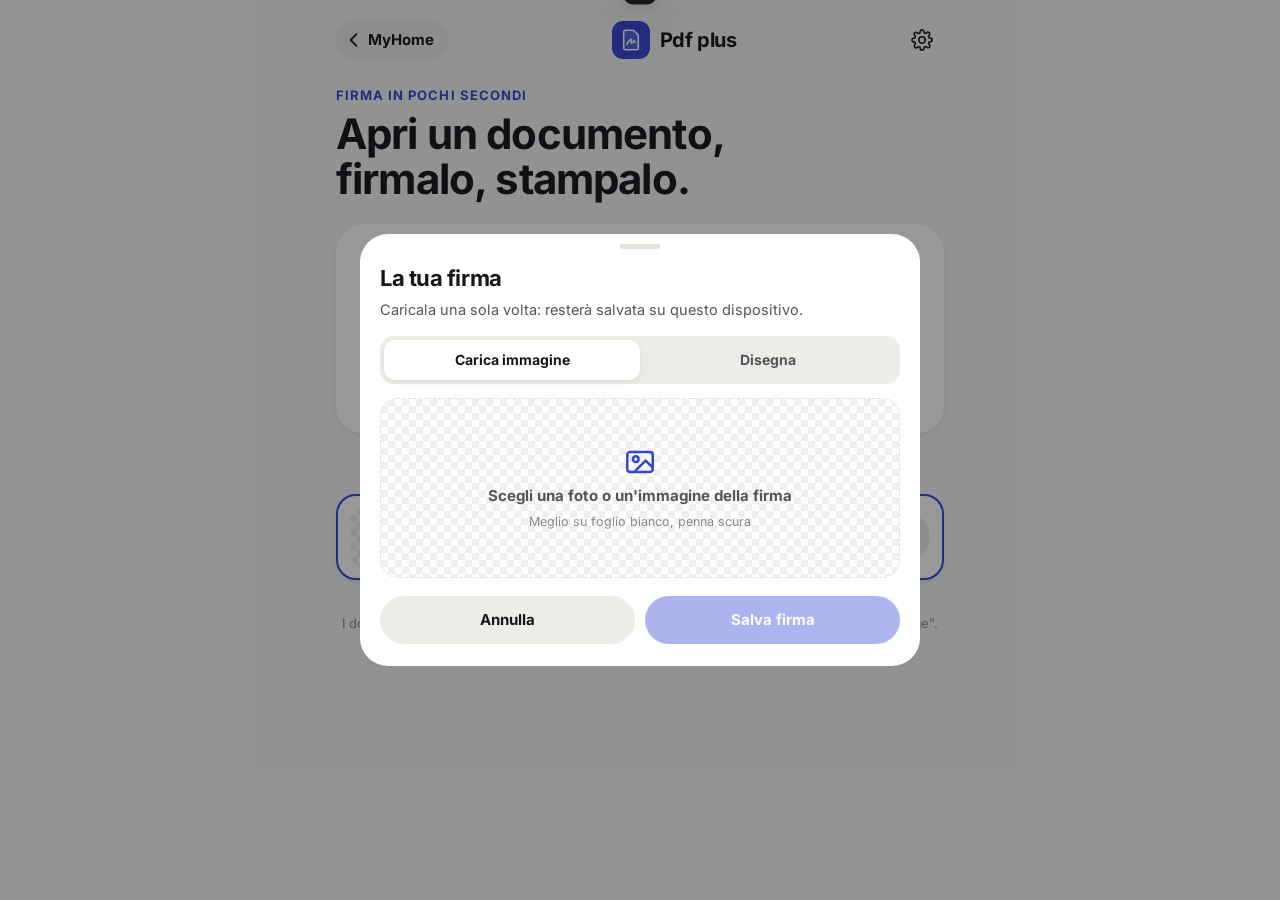
==== pdfplus/index.html @ 4fc6d131 "Nuova sezione Pdf plus: firma, annota e stampa PDF, Word ed Excel dentro MyHome - cartella pdfplus/ " ====
<!doctype html>
<html lang="it">
<head>
  <meta charset="utf-8">
  <meta name="viewport" content="width=device-width, initial-scale=1, viewport-fit=cover">
  <title>Pdf plus · MyHome</title>
  <meta name="description" content="Firma, annota e stampa documenti PDF, Word ed Excel.">
  <meta name="theme-color" content="#f6f5f2" media="(prefers-color-scheme: light)">
  <meta name="theme-color" content="#141416" media="(prefers-color-scheme: dark)">
  <link rel="icon" href="icons/icon.svg" type="image/svg+xml">
  <link rel="stylesheet" href="styles.css">
</head>
<body>

<!-- ============ HOME ============ -->
<main id="home" class="screen is-active" aria-labelledby="home-title">
  <header class="home-head">
    <button class="mh-back" id="btn-myhome" type="button" aria-label="Torna a MyHome">
      <svg viewBox="0 0 24 24"><path d="M15 5 8 12l7 7"/></svg><span>MyHome</span>
    </button>
    <div class="brand">
      <span class="brand-mark" aria-hidden="true">
        <svg viewBox="0 0 32 32"><path d="M9 4h10l6 6v16a2 2 0 0 1-2 2H9a2 2 0 0 1-2-2V6a2 2 0 0 1 2-2Z" fill="currentColor" opacity=".16"/><path d="M9 4h10l6 6v16a2 2 0 0 1-2 2H9a2 2 0 0 1-2-2V6a2 2 0 0 1 2-2Z" fill="none" stroke="currentColor" stroke-width="2" stroke-linejoin="round"/><path d="M11 21c2-3 3.5-6 5-6s-1 5 .5 5 2.5-3 3.5-3 0 2 1 2" fill="none" stroke="currentColor" stroke-width="2" stroke-linecap="round" stroke-linejoin="round"/></svg>
      </span>
      <h1 id="home-title">Pdf plus</h1>
    </div>
    <button class="icon-btn" id="btn-settings" aria-label="Impostazioni firma">
      <svg viewBox="0 0 24 24"><path d="M12 15.5a3.5 3.5 0 1 0 0-7 3.5 3.5 0 0 0 0 7Z"/><path d="M19.4 15a1.7 1.7 0 0 0 .3 1.8l.1.1a2 2 0 1 1-2.8 2.8l-.1-.1a1.7 1.7 0 0 0-1.8-.3 1.7 1.7 0 0 0-1 1.5V21a2 2 0 1 1-4 0v-.1a1.7 1.7 0 0 0-1.1-1.5 1.7 1.7 0 0 0-1.8.3l-.1.1a2 2 0 1 1-2.8-2.8l.1-.1a1.7 1.7 0 0 0 .3-1.8 1.7 1.7 0 0 0-1.5-1H3a2 2 0 1 1 0-4h.1a1.7 1.7 0 0 0 1.5-1.1 1.7 1.7 0 0 0-.3-1.8l-.1-.1a2 2 0 1 1 2.8-2.8l.1.1a1.7 1.7 0 0 0 1.8.3H9a1.7 1.7 0 0 0 1-1.5V3a2 2 0 1 1 4 0v.1a1.7 1.7 0 0 0 1 1.5 1.7 1.7 0 0 0 1.8-.3l.1-.1a2 2 0 1 1 2.8 2.8l-.1.1a1.7 1.7 0 0 0-.3 1.8V9a1.7 1.7 0 0 0 1.5 1H21a2 2 0 1 1 0 4h-.1a1.7 1.7 0 0 0-1.5 1Z"/></svg>
    </button>
  </header>

  <section class="hero">
    <p class="hero-kicker">Firma in pochi secondi</p>
    <h2 class="hero-title">Apri un documento,<br>firmalo, stampalo.</h2>
    <label class="drop" id="drop">
      <input type="file" id="file-input" accept=".pdf,.docx,.xlsx,application/pdf,application/vnd.openxmlformats-officedocument.wordprocessingml.document,application/vnd.openxmlformats-officedocument.spreadsheetml.sheet" hidden>
      <span class="drop-icon" aria-hidden="true">
        <svg viewBox="0 0 24 24"><path d="M12 16V4m0 0-4.5 4.5M12 4l4.5 4.5"/><path d="M4 15v3a2 2 0 0 0 2 2h12a2 2 0 0 0 2-2v-3"/></svg>
      </span>
      <span class="drop-main">Apri documento</span>
      <span class="drop-sub">PDF, Word o Excel<span class="desktop-only"> · oppure trascinalo qui</span></span>
    </label>
    <div class="formats" aria-hidden="true">
      <span class="fmt fmt-pdf">PDF</span><span class="fmt fmt-docx">DOCX</span><span class="fmt fmt-xlsx">XLSX</span>
    </div>
  </section>

  <section class="sig-card" id="sig-card" aria-label="La tua firma">
    <div class="sig-card-preview checker" id="sig-card-preview"></div>
    <div class="sig-card-body">
      <h3 id="sig-card-title">La tua firma</h3>
      <p id="sig-card-text">Salvata su questo dispositivo, pronta per ogni documento.</p>
    </div>
    <button class="btn btn-ghost" id="btn-sig-edit">Modifica</button>
  </section>

  <section class="recent" id="recent" hidden>
    <div class="section-head">
      <h3>Recenti</h3>
    </div>
    <ul class="recent-list" id="recent-list"></ul>
  </section>

  <footer class="home-foot" id="home-foot">I documenti restano su questo dispositivo. Vanno in MyHome solo se scegli “Salva in MyHome”.</footer>
</main>

<!-- ============ EDITOR ============ -->
<section id="editor" class="screen" aria-label="Editor documento">
  <header class="ed-bar">
    <button class="icon-btn" id="btn-back" aria-label="Indietro">
      <svg viewBox="0 0 24 24"><path d="M15 5 8 12l7 7"/></svg>
    </button>
    <div class="ed-title">
      <span class="ed-badge" id="ed-badge">PDF</span>
      <span class="ed-name" id="ed-name">Documento</span>
    </div>
    <div class="ed-actions">
      <button class="icon-btn" id="btn-preview" aria-label="Anteprima" aria-pressed="false" title="Anteprima">
        <svg viewBox="0 0 24 24"><path d="M2 12s3.6-7 10-7 10 7 10 7-3.6 7-10 7S2 12 2 12Z"/><circle cx="12" cy="12" r="3"/></svg>
      </button>
      <button class="icon-btn" id="btn-print" aria-label="Stampa" title="Stampa">
        <svg viewBox="0 0 24 24"><path d="M7 9V3h10v6"/><rect x="3" y="9" width="18" height="8" rx="2"/><path d="M7 14h10v7H7z"/></svg>
      </button>
      <button class="btn btn-primary btn-sm" id="btn-save">Salva</button>
    </div>
  </header>

  <div class="ed-stage" id="stage">
    <div class="pages" id="pages"></div>
  </div>

  <div class="zoom" aria-label="Zoom">
    <button class="zoom-btn" id="zoom-out" aria-label="Riduci zoom">−</button>
    <button class="zoom-val" id="zoom-fit" aria-label="Adatta alla larghezza">100%</button>
    <button class="zoom-btn" id="zoom-in" aria-label="Aumenta zoom">+</button>
  </div>

  <!-- Contextual panel for the selected element -->
  <div class="props" id="props" hidden>
    <div class="props-row" id="props-text">
      <div class="font-strip" id="font-strip" role="listbox" aria-label="Carattere"></div>
    </div>
    <div class="props-row" id="props-date" hidden>
      <div class="chip-strip" id="date-strip" role="listbox" aria-label="Formato data"></div>
    </div>
    <div class="props-row props-main">
      <div class="stepper" aria-label="Dimensione">
        <button class="step" id="size-down" aria-label="Più piccolo">
          <svg viewBox="0 0 24 24"><path d="M6 12h12"/></svg>
        </button>
        <span class="step-val" id="size-val">100%</span>
        <button class="step" id="size-up" aria-label="Più grande">
          <svg viewBox="0 0 24 24"><path d="M12 6v12M6 12h12"/></svg>
        </button>
      </div>
      <div class="swatches" id="swatches" aria-label="Colore"></div>
      <button class="tool-btn" id="btn-bold" aria-label="Grassetto" aria-pressed="false"><b>B</b></button>
      <button class="tool-btn" id="btn-edit-text" aria-label="Modifica testo">
        <svg viewBox="0 0 24 24"><path d="M4 20h4L19 9l-4-4L4 16v4Z"/><path d="m13.5 6.5 4 4"/></svg>
      </button>
      <button class="tool-btn" id="btn-dup" aria-label="Duplica">
        <svg viewBox="0 0 24 24"><rect x="8" y="8" width="12" height="12" rx="2"/><path d="M16 8V6a2 2 0 0 0-2-2H6a2 2 0 0 0-2 2v8a2 2 0 0 0 2 2h2"/></svg>
      </button>
      <button class="tool-btn danger" id="btn-del" aria-label="Elimina">
        <svg viewBox="0 0 24 24"><path d="M4 7h16M10 11v6M14 11v6M6 7l1 13h10l1-13M9 7V4h6v3"/></svg>
      </button>
    </div>
  </div>

  <nav class="dock" aria-label="Aggiungi">
    <button class="dock-btn" id="add-sig">
      <svg viewBox="0 0 24 24"><path d="M3 17c3-4 5-9 7-9s-1.5 8 1 8 3.5-4 5-4-.5 3 1 3 2-1 4-1"/><path d="M3 21h18"/></svg>
      <span>Firma</span>
    </button>
    <button class="dock-btn" id="add-date">
      <svg viewBox="0 0 24 24"><rect x="3" y="5" width="18" height="16" rx="2"/><path d="M3 10h18M8 3v4M16 3v4"/></svg>
      <span>Data</span>
    </button>
    <button class="dock-btn" id="add-text">
      <svg viewBox="0 0 24 24"><path d="M5 6V4h14v2M12 4v16M9 20h6"/></svg>
      <span>Testo</span>
    </button>
  </nav>
</section>

<!-- ============ SIGNATURE SHEET ============ -->
<div class="sheet-backdrop" id="sig-sheet" hidden>
  <div class="sheet" role="dialog" aria-modal="true" aria-labelledby="sig-sheet-title">
    <div class="sheet-grip" aria-hidden="true"></div>
    <h2 id="sig-sheet-title">La tua firma</h2>
    <p class="sheet-sub" id="sig-sheet-sub">Caricala una sola volta: resterà salvata su questo dispositivo.</p>

    <div class="seg" role="tablist">
      <button class="seg-btn is-on" role="tab" id="tab-upload" aria-selected="true">Carica immagine</button>
      <button class="seg-btn" role="tab" id="tab-draw" aria-selected="false">Disegna</button>
    </div>

    <div class="sig-pane" id="pane-upload">
      <label class="sig-drop checker" id="sig-drop">
        <input type="file" id="sig-input" accept="image/*" hidden>
        <img id="sig-preview" alt="Anteprima firma" hidden>
        <span class="sig-drop-hint" id="sig-drop-hint">
          <svg viewBox="0 0 24 24" aria-hidden="true"><rect x="3" y="5" width="18" height="14" rx="2"/><circle cx="9" cy="10" r="2"/><path d="m21 16-5-5-8 8"/></svg>
          Scegli una foto o un'immagine della firma
          <small>Meglio su foglio bianco, penna scura</small>
        </span>
      </label>
      <div class="sig-tune" id="sig-tune" hidden>
        <label class="slider-row">
          <span>Pulizia sfondo</span>
          <input type="range" id="sig-threshold" min="120" max="245" value="200">
        </label>
        <div class="ink-row">
          <span>Inchiostro</span>
          <div class="ink-opts" id="ink-opts">
            <button class="ink is-on" data-ink="original" aria-label="Originale"><i style="background:linear-gradient(135deg,#333,#2a4a9a)"></i></button>
            <button class="ink" data-ink="#111111" aria-label="Nero"><i style="background:#111"></i></button>
            <button class="ink" data-ink="#1a3a9c" aria-label="Blu"><i style="background:#1a3a9c"></i></button>
          </div>
        </div>
      </div>
    </div>

    <div class="sig-pane" id="pane-draw" hidden>
      <div class="pad-wrap">
        <canvas id="sig-pad" aria-label="Area per disegnare la firma"></canvas>
        <span class="pad-line" aria-hidden="true"></span>
        <button class="btn btn-ghost btn-sm pad-clear" id="pad-clear">Cancella</button>
      </div>
    </div>

    <div class="sheet-actions">
      <button class="btn btn-ghost" id="sig-cancel">Annulla</button>
      <button class="btn btn-primary" id="sig-save" disabled>Salva firma</button>
    </div>
  </div>
</div>

<!-- ============ SAVE SHEET ============ -->
<div class="sheet-backdrop" id="save-sheet" hidden>
  <div class="sheet" role="dialog" aria-modal="true" aria-labelledby="save-title">
    <div class="sheet-grip" aria-hidden="true"></div>
    <h2 id="save-title">Salva documento</h2>
    <div class="save-opts">
      <button class="save-opt" id="save-orig">
        <span class="fmt" id="save-orig-badge">PDF</span>
        <span class="save-opt-text"><b id="save-orig-label">Formato originale</b><small id="save-orig-sub">Stesso tipo di file che hai aperto</small></span>
      </button>
      <button class="save-opt" id="save-pdf">
        <span class="fmt fmt-pdf">PDF</span>
        <span class="save-opt-text"><b>Come PDF</b><small>Ideale da inviare o archiviare</small></span>
      </button>
    </div>
    <div class="sheet-actions">
      <button class="btn btn-ghost" id="save-cancel">Annulla</button>
    </div>
  </div>
</div>

<!-- ============ READY SHEET (iPhone: share/print needs a fresh tap) ============ -->
<div class="sheet-backdrop" id="ready-sheet" hidden>
  <div class="sheet" role="dialog" aria-modal="true" aria-labelledby="ready-title">
    <div class="sheet-grip" aria-hidden="true"></div>
    <div class="ready-icon" aria-hidden="true"><svg viewBox="0 0 24 24"><path d="m5 12.5 4.5 4.5L19 7.5"/></svg></div>
    <h2 id="ready-title">Documento pronto</h2>
    <p class="sheet-sub" id="ready-sub"></p>
    <div class="ready-actions">
      <button class="btn btn-primary" id="ready-go">Continua</button>
      <button class="btn btn-ghost" id="ready-alt" hidden>Altro</button>
      <button class="btn btn-ghost" id="ready-cancel">Chiudi</button>
    </div>
  </div>
</div>

<div class="busy" id="busy" hidden><div class="busy-card"><span class="spinner"></span><span id="busy-text">Attendere…</span></div></div>
<div class="toast" id="toast" role="status" aria-live="polite"></div>
<div id="print-area" aria-hidden="true"></div>
<div id="render-sandbox" aria-hidden="true"></div>

<script src="vendor/pdf.min.js"></script>
<script src="vendor/pdf-lib.min.js"></script>
<script src="vendor/fontkit.umd.min.js"></script>
<script src="vendor/jszip.min.js"></script>
<script src="vendor/docx-preview.min.js"></script>
<script src="vendor/xlsx.full.min.js"></script>
<script src="vendor/html2canvas.min.js"></script>
<script src="../vendor/supabase.js"></script>
<script src="../config.js"></script>
<script type="module" src="js/app.js"></script>
</body>
</html>
---- pdfplus/styles.css ----
/* ===== Fonts (local, also embedded into exported PDFs) ===== */
@font-face { font-family: "Inter"; src: url(fonts/Inter-400.ttf) format("truetype"); font-weight: 400; font-display: swap; }
@font-face { font-family: "Inter"; src: url(fonts/Inter-700.ttf) format("truetype"); font-weight: 700; font-display: swap; }
@font-face { font-family: "Lora"; src: url(fonts/Lora-400.ttf) format("truetype"); font-weight: 400; }
@font-face { font-family: "Lora"; src: url(fonts/Lora-700.ttf) format("truetype"); font-weight: 700; }
@font-face { font-family: "Playfair"; src: url(fonts/Playfair-400.ttf) format("truetype"); font-weight: 400; }
@font-face { font-family: "Playfair"; src: url(fonts/Playfair-700.ttf) format("truetype"); font-weight: 700; }
@font-face { font-family: "Caveat"; src: url(fonts/Caveat-400.ttf) format("truetype"); font-weight: 400; }
@font-face { font-family: "Caveat"; src: url(fonts/Caveat-700.ttf) format("truetype"); font-weight: 700; }
@font-face { font-family: "DancingScript"; src: url(fonts/DancingScript-400.ttf) format("truetype"); font-weight: 400; }
@font-face { font-family: "DancingScript"; src: url(fonts/DancingScript-700.ttf) format("truetype"); font-weight: 700; }
@font-face { font-family: "CourierPrime"; src: url(fonts/CourierPrime-400.ttf) format("truetype"); font-weight: 400; }
@font-face { font-family: "CourierPrime"; src: url(fonts/CourierPrime-700.ttf) format("truetype"); font-weight: 700; }

/* ===== Tokens ===== */
:root {
  --bg: #f6f5f2;
  --bg-2: #eeece7;
  --surface: #ffffff;
  --surface-2: #faf9f7;
  --ink: #17171a;
  --ink-2: #55545c;
  --ink-3: #8a8992;
  --line: #e4e2dc;
  --accent: #3446d4;
  --accent-ink: #ffffff;
  --accent-soft: #e8ebfc;
  --danger: #d43c3c;
  --stage: #e7e5df;
  --shadow-1: 0 1px 2px rgba(20,20,30,.06), 0 2px 8px rgba(20,20,30,.05);
  --shadow-2: 0 4px 12px rgba(20,20,30,.08), 0 18px 48px rgba(20,20,30,.12);
  --radius: 20px;
  --radius-sm: 12px;
  --safe-t: env(safe-area-inset-top, 0px);
  --safe-b: env(safe-area-inset-bottom, 0px);
  --pdf: #e5484d; --docx: #2f6fe0; --xlsx: #1f9a5a;
  color-scheme: light;
}
@media (prefers-color-scheme: dark) {
  :root:not([data-theme="light"]) {
    --bg: #141416; --bg-2: #1c1c20; --surface: #1f1f24; --surface-2: #26262c;
    --ink: #f2f1ee; --ink-2: #b4b3bb; --ink-3: #7d7c86; --line: #33333a;
    --accent: #7b8bff; --accent-ink: #0d0f24; --accent-soft: #262b52;
    --stage: #0e0e10;
    --shadow-1: 0 1px 2px rgba(0,0,0,.4); --shadow-2: 0 8px 40px rgba(0,0,0,.55);
    color-scheme: dark;
  }
}
:root[data-theme="dark"] {
  --bg: #141416; --bg-2: #1c1c20; --surface: #1f1f24; --surface-2: #26262c;
  --ink: #f2f1ee; --ink-2: #b4b3bb; --ink-3: #7d7c86; --line: #33333a;
  --accent: #7b8bff; --accent-ink: #0d0f24; --accent-soft: #262b52;
  --stage: #0e0e10; color-scheme: dark;
}

/* ===== Base ===== */
*, *::before, *::after { box-sizing: border-box; }
html, body { margin: 0; height: 100%; }
body {
  background: var(--bg); color: var(--ink);
  font: 400 16px/1.45 "Inter", system-ui, -apple-system, "Segoe UI", sans-serif;
  -webkit-font-smoothing: antialiased; -webkit-tap-highlight-color: transparent;
  overscroll-behavior: none;
}
button { font: inherit; color: inherit; cursor: pointer; border: 0; background: none; padding: 0; }
svg { width: 22px; height: 22px; fill: none; stroke: currentColor; stroke-width: 1.8; stroke-linecap: round; stroke-linejoin: round; flex: none; }
h1, h2, h3 { margin: 0; letter-spacing: -.02em; }
:focus-visible { outline: 2.5px solid var(--accent); outline-offset: 2px; border-radius: 8px; }
[hidden] { display: none !important; }

.screen { display: none; }
.screen.is-active { display: block; }

/* ===== Buttons ===== */
.btn { display: inline-flex; align-items: center; justify-content: center; gap: 8px; height: 48px; padding: 0 22px; border-radius: 999px; font-weight: 700; font-size: 15px; transition: transform .12s, background .2s, opacity .2s; }
.btn:active { transform: scale(.97); }
.btn-primary { background: var(--accent); color: var(--accent-ink); }
.btn-primary:disabled { opacity: .4; cursor: default; }
.btn-ghost { background: var(--bg-2); color: var(--ink); }
.btn-sm { height: 38px; padding: 0 16px; font-size: 14px; }
.icon-btn { width: 44px; height: 44px; display: grid; place-items: center; border-radius: 50%; color: var(--ink); transition: background .2s; }
.icon-btn:hover { background: var(--bg-2); }
.icon-btn[aria-pressed="true"] { background: var(--accent-soft); color: var(--accent); }

/* ===== Home ===== */
#home { max-width: 640px; margin: 0 auto; padding: calc(var(--safe-t) + 12px) 16px calc(var(--safe-b) + 28px); }
.home-head { display: flex; align-items: center; justify-content: space-between; height: 56px; }
.brand { display: flex; align-items: center; gap: 10px; }
.brand-mark { width: 38px; height: 38px; border-radius: 11px; display: grid; place-items: center; background: var(--accent); color: var(--accent-ink); }
.brand-mark svg { width: 26px; height: 26px; stroke-width: 0; }
.brand-mark svg path:nth-child(2), .brand-mark svg path:nth-child(3) { stroke-width: 2; }
.brand h1 { font-size: 20px; font-weight: 700; }

.hero { margin-top: 18px; }
.hero-kicker { margin: 0 0 6px; font-size: 13px; font-weight: 700; color: var(--accent); text-transform: uppercase; letter-spacing: .08em; }
.hero-title { font-size: clamp(30px, 8vw, 42px); line-height: 1.08; font-weight: 700; margin-bottom: 22px; }

.drop {
  display: flex; flex-direction: column; align-items: center; justify-content: center; gap: 6px;
  min-height: 210px; padding: 28px; border-radius: 28px; cursor: pointer; text-align: center;
  background: var(--surface); box-shadow: var(--shadow-1);
  border: 2px dashed transparent; transition: border-color .2s, transform .15s, background .2s;
}
.drop:hover { border-color: var(--line); }
.drop:active { transform: scale(.99); }
.drop.is-over { border-color: var(--accent); background: var(--accent-soft); }
.drop-icon { width: 64px; height: 64px; border-radius: 50%; display: grid; place-items: center; background: var(--accent); color: var(--accent-ink); margin-bottom: 8px; box-shadow: 0 8px 24px color-mix(in srgb, var(--accent) 35%, transparent); }
.drop-icon svg { width: 28px; height: 28px; stroke-width: 2.2; }
.drop-main { font-size: 20px; font-weight: 700; }
.drop-sub { color: var(--ink-2); font-size: 15px; }
.desktop-only { display: none; }
@media (hover: hover) and (pointer: fine) { .desktop-only { display: inline; } }

.formats { display: flex; gap: 8px; justify-content: center; margin-top: 14px; }
.fmt { display: inline-grid; place-items: center; min-width: 46px; height: 24px; padding: 0 8px; border-radius: 7px; font-size: 11px; font-weight: 700; letter-spacing: .04em; color: #fff; background: var(--ink-3); }
.fmt-pdf { background: var(--pdf); } .fmt-docx { background: var(--docx); } .fmt-xlsx { background: var(--xlsx); }

.sig-card { display: flex; align-items: center; gap: 14px; margin-top: 22px; padding: 14px; border-radius: var(--radius); background: var(--surface); box-shadow: var(--shadow-1); }
.sig-card-preview { width: 92px; height: 58px; border-radius: var(--radius-sm); flex: none; display: grid; place-items: center; overflow: hidden; }
.sig-card-preview img { max-width: 86%; max-height: 80%; }
.sig-card-preview .empty { font-size: 26px; color: var(--ink-3); }
.sig-card-body { flex: 1; min-width: 0; }
.sig-card-body h3 { font-size: 16px; }
.sig-card-body p { margin: 2px 0 0; font-size: 13.5px; color: var(--ink-2); }
.sig-card.is-empty { outline: 2px solid var(--accent); outline-offset: -2px; }

.checker { background-color: #fff; background-image: linear-gradient(45deg,#f0efeb 25%,transparent 25%),linear-gradient(-45deg,#f0efeb 25%,transparent 25%),linear-gradient(45deg,transparent 75%,#f0efeb 75%),linear-gradient(-45deg,transparent 75%,#f0efeb 75%); background-size: 14px 14px; background-position: 0 0,0 7px,7px -7px,-7px 0; }

.recent { margin-top: 28px; }
.section-head { display: flex; justify-content: space-between; align-items: baseline; margin-bottom: 10px; }
.section-head h3 { font-size: 15px; color: var(--ink-2); font-weight: 700; }
.recent-list { list-style: none; margin: 0; padding: 0; display: grid; gap: 8px; }
.recent-item { display: flex; align-items: center; gap: 12px; padding: 10px 10px 10px 14px; border-radius: 16px; background: var(--surface); box-shadow: var(--shadow-1); }
.recent-open { flex: 1; display: flex; align-items: center; gap: 12px; min-width: 0; text-align: left; min-height: 44px; }
.recent-meta { min-width: 0; }
.recent-name { display: block; font-weight: 700; font-size: 15px; white-space: nowrap; overflow: hidden; text-overflow: ellipsis; }
.recent-date { font-size: 13px; color: var(--ink-3); }
.recent-del { width: 40px; height: 40px; border-radius: 50%; display: grid; place-items: center; color: var(--ink-3); }
.recent-del:hover { background: var(--bg-2); color: var(--danger); }
.recent-del svg { width: 18px; height: 18px; }

.home-foot { margin-top: 34px; text-align: center; font-size: 13px; color: var(--ink-3); }

/* ===== Editor ===== */
#editor.is-active { display: flex; flex-direction: column; position: fixed; inset: 0; background: var(--stage); }
.ed-bar { display: flex; align-items: center; gap: 6px; padding: calc(var(--safe-t) + 6px) 10px 6px; background: color-mix(in srgb, var(--surface) 88%, transparent); backdrop-filter: blur(18px); -webkit-backdrop-filter: blur(18px); border-bottom: 1px solid var(--line); z-index: 5; }
.ed-title { flex: 1; min-width: 0; display: flex; align-items: center; gap: 8px; }
.ed-badge { display: inline-grid; place-items: center; height: 22px; padding: 0 7px; border-radius: 6px; font-size: 10.5px; font-weight: 700; color: #fff; background: var(--pdf); }
.ed-name { font-weight: 700; font-size: 15px; white-space: nowrap; overflow: hidden; text-overflow: ellipsis; }
.ed-actions { display: flex; align-items: center; gap: 2px; }
.ed-actions .btn { margin-left: 6px; }

.ed-stage { flex: 1; overflow: auto; -webkit-overflow-scrolling: touch; position: relative; }
.pages { display: flex; flex-direction: column; align-items: center; gap: 18px; padding: 18px 16px 220px; min-width: min-content; }
.page { position: relative; background: #fff; box-shadow: 0 1px 3px rgba(0,0,0,.08), 0 8px 30px rgba(0,0,0,.08); flex: none; }
.page-label { position: absolute; top: -22px; left: 0; font-size: 12px; font-weight: 700; color: var(--ink-3); }
.sheet-label { position: static; display: block; align-self: flex-start; margin: 0 0 -10px; font-size: 13px; font-weight: 700; color: var(--ink-2); }
.page-content { position: absolute; left: 0; top: 0; transform-origin: 0 0; overflow: hidden; }
.page-content canvas { display: block; }
.page canvas.pdf-canvas { position: absolute; inset: 0; width: 100%; height: 100%; }
.overlay { position: absolute; inset: 0; z-index: 2; }

/* docx pages: neutralise docx-preview page chrome, we provide our own */
.page section.docx { margin: 0 !important; box-shadow: none !important; background: #fff; }

/* xlsx grid */
.xgrid { display: grid; background: #fff; font: 13px/1.25 "Inter", Calibri, Arial, sans-serif; color: #111; }
.xcell { box-shadow: inset -1px -1px 0 #e3e3e3; padding: 2px 4px; overflow: hidden; white-space: nowrap; text-overflow: clip; display: flex; align-items: flex-end; }
.xcell.num { justify-content: flex-end; }
.xcell.b { font-weight: 700; }

/* Elements */
.el { position: absolute; touch-action: none; user-select: none; -webkit-user-select: none; cursor: grab; }
.el.is-dragging { cursor: grabbing; }
.el img { display: block; width: 100%; height: 100%; pointer-events: none; }
.el-text { white-space: pre; line-height: 1.2; outline: none; }
.el-text[contenteditable="true"], .el-text[contenteditable="plaintext-only"] { cursor: text; user-select: text; -webkit-user-select: text; background: rgba(52,70,212,.06); }
.el.is-sel::before { content: ""; position: absolute; inset: -6px; border: 1.5px solid var(--accent); border-radius: 6px; pointer-events: none; }
.el .handle { display: none; position: absolute; right: -22px; bottom: -22px; width: 44px; height: 44px; touch-action: none; cursor: nwse-resize; }
.el .handle::after { content: ""; position: absolute; left: 13px; top: 13px; width: 18px; height: 18px; border-radius: 50%; background: var(--accent); border: 3px solid #fff; box-shadow: 0 1px 4px rgba(0,0,0,.3); }
.el.is-sel .handle { display: block; }
body.preview .el.is-sel::before, body.preview .el .handle { display: none !important; }
body.preview .el { pointer-events: none; }
body.preview .dock, body.preview .props { display: none !important; }

/* Zoom */
.zoom { position: fixed; right: 14px; bottom: calc(var(--safe-b) + 96px); display: flex; flex-direction: column; align-items: center; background: var(--surface); border-radius: 999px; box-shadow: var(--shadow-2); z-index: 4; overflow: hidden; }
.zoom-btn { width: 44px; height: 44px; font-size: 22px; font-weight: 400; }
.zoom-val { width: 44px; height: 32px; font-size: 11px; font-weight: 700; color: var(--ink-2); }
body.has-props .zoom { display: none; }

/* Dock */
.dock { position: fixed; left: 50%; transform: translateX(-50%); bottom: calc(var(--safe-b) + 16px); display: flex; gap: 6px; padding: 7px; background: var(--surface); border-radius: 26px; box-shadow: var(--shadow-2); z-index: 6; }
.dock-btn { display: flex; flex-direction: column; align-items: center; justify-content: center; gap: 3px; width: 86px; height: 62px; border-radius: 19px; font-size: 13px; font-weight: 700; color: var(--ink); transition: background .2s, transform .12s; }
.dock-btn:hover { background: var(--bg-2); }
.dock-btn:active { transform: scale(.95); }
.dock-btn:first-child { background: var(--accent); color: var(--accent-ink); }
.dock-btn svg { width: 24px; height: 24px; }

/* Props panel */
.props { position: fixed; left: 50%; transform: translateX(-50%); bottom: calc(var(--safe-b) + 92px); width: min(560px, calc(100vw - 24px)); background: var(--surface); border-radius: 22px; box-shadow: var(--shadow-2); padding: 10px; z-index: 6; display: grid; gap: 8px; animation: pop .18s ease-out; }
@keyframes pop { from { opacity: 0; transform: translate(-50%, 8px); } to { opacity: 1; transform: translate(-50%, 0); } }
.props-row { display: flex; align-items: center; gap: 6px; }
.props-main { justify-content: space-between; flex-wrap: wrap; }
.font-strip, .chip-strip { display: flex; gap: 6px; overflow-x: auto; scrollbar-width: none; padding: 2px; margin: -2px; }
.font-strip::-webkit-scrollbar, .chip-strip::-webkit-scrollbar { display: none; }
.font-chip, .chip { flex: none; height: 40px; padding: 0 14px; border-radius: 12px; background: var(--bg-2); font-size: 17px; white-space: nowrap; }
.chip { font-size: 14px; font-weight: 700; }
.font-chip.is-on, .chip.is-on { background: var(--accent); color: var(--accent-ink); }
.stepper { display: flex; align-items: center; background: var(--bg-2); border-radius: 14px; }
.step { width: 44px; height: 44px; display: grid; place-items: center; }
.step-val { min-width: 48px; text-align: center; font-size: 13px; font-weight: 700; font-variant-numeric: tabular-nums; }
.swatches { display: flex; gap: 4px; }
.swatch { width: 32px; height: 32px; border-radius: 50%; border: 3px solid var(--surface); box-shadow: 0 0 0 1.5px var(--line); }
.swatch.is-on { box-shadow: 0 0 0 2.5px var(--accent); }
.tool-btn { width: 44px; height: 44px; border-radius: 14px; display: grid; place-items: center; background: var(--bg-2); font-size: 17px; }
.tool-btn[aria-pressed="true"] { background: var(--accent); color: var(--accent-ink); }
.tool-btn.danger { color: var(--danger); }
.tool-btn svg { width: 20px; height: 20px; }
body.has-props .dock { opacity: .0; pointer-events: none; }
@media (max-width: 420px) { .swatch { width: 28px; height: 28px; } .tool-btn, .step { width: 40px; } }

/* ===== Sheets ===== */
.sheet-backdrop { position: fixed; inset: 0; background: rgba(10,10,15,.42); z-index: 20; display: flex; align-items: flex-end; justify-content: center; animation: fade .2s; }
@keyframes fade { from { opacity: 0; } }
.sheet { width: min(560px, 100%); max-height: 92vh; overflow: auto; background: var(--surface); border-radius: 28px 28px 0 0; padding: 10px 20px calc(var(--safe-b) + 20px); animation: up .26s cubic-bezier(.2,.8,.2,1); }
@keyframes up { from { transform: translateY(40px); opacity: .4; } }
@media (min-width: 640px) { .sheet-backdrop { align-items: center; } .sheet { border-radius: 28px; padding-bottom: 22px; } }
.sheet-grip { width: 40px; height: 5px; border-radius: 3px; background: var(--line); margin: 0 auto 14px; }
.sheet h2 { font-size: 22px; }
.sheet-sub { margin: 4px 0 16px; color: var(--ink-2); font-size: 14.5px; }
.sheet-actions { display: flex; gap: 10px; margin-top: 18px; }
.sheet-actions .btn { flex: 1; }

.seg { display: flex; padding: 4px; background: var(--bg-2); border-radius: 14px; margin-bottom: 14px; }
.seg-btn { flex: 1; height: 40px; border-radius: 11px; font-size: 14px; font-weight: 700; color: var(--ink-2); }
.seg-btn.is-on { background: var(--surface); color: var(--ink); box-shadow: var(--shadow-1); }

.sig-drop { display: grid; place-items: center; min-height: 180px; border-radius: 18px; border: 1.5px dashed var(--line); cursor: pointer; overflow: hidden; padding: 14px; }
.sig-drop img { max-width: 100%; max-height: 200px; }
.sig-drop-hint { display: flex; flex-direction: column; align-items: center; gap: 6px; text-align: center; color: #55545c; font-weight: 700; font-size: 15px; }
.sig-drop-hint small { font-weight: 400; color: #8a8992; }
.sig-drop-hint svg { width: 34px; height: 34px; color: #3446d4; }
.sig-tune { display: grid; gap: 12px; margin-top: 14px; }
.slider-row, .ink-row { display: flex; align-items: center; justify-content: space-between; gap: 14px; font-size: 14px; font-weight: 700; color: var(--ink-2); }
.slider-row input { flex: 1; max-width: 260px; accent-color: var(--accent); height: 30px; }
.ink-opts { display: flex; gap: 8px; }
.ink { width: 40px; height: 40px; border-radius: 50%; display: grid; place-items: center; box-shadow: 0 0 0 1.5px var(--line); }
.ink.is-on { box-shadow: 0 0 0 2.5px var(--accent); }
.ink i { width: 24px; height: 24px; border-radius: 50%; }

.pad-wrap { position: relative; height: 210px; border-radius: 18px; background: #fff; border: 1.5px solid var(--line); overflow: hidden; }
#sig-pad { width: 100%; height: 100%; touch-action: none; display: block; cursor: crosshair; }
.pad-line { position: absolute; left: 24px; right: 24px; bottom: 52px; border-top: 1.5px dashed #d8d6d0; pointer-events: none; }
.pad-clear { position: absolute; right: 10px; top: 10px; }

.save-opts { display: grid; gap: 10px; margin-top: 16px; }
.save-opt { display: flex; align-items: center; gap: 14px; padding: 16px; border-radius: 18px; background: var(--surface-2); border: 1.5px solid var(--line); text-align: left; transition: border-color .2s, transform .12s; }
.save-opt:hover { border-color: var(--accent); }
.save-opt:active { transform: scale(.99); }
.save-opt .fmt { height: 40px; min-width: 52px; font-size: 12px; border-radius: 10px; }
.save-opt-text { display: grid; }
.save-opt-text small { color: var(--ink-2); font-size: 13.5px; }

/* Busy + toast */
.busy { position: fixed; inset: 0; z-index: 40; display: grid; place-items: center; background: rgba(10,10,15,.25); }
.busy-card { display: flex; align-items: center; gap: 12px; padding: 16px 22px; border-radius: 18px; background: var(--surface); box-shadow: var(--shadow-2); font-weight: 700; }
.spinner { width: 22px; height: 22px; border-radius: 50%; border: 3px solid var(--accent-soft); border-top-color: var(--accent); animation: spin .8s linear infinite; }
@keyframes spin { to { transform: rotate(360deg); } }
.toast { position: fixed; left: 50%; top: calc(var(--safe-t) + 14px); transform: translate(-50%, -140%); padding: 12px 18px; border-radius: 14px; background: var(--ink); color: var(--bg); font-size: 14.5px; font-weight: 700; box-shadow: var(--shadow-2); z-index: 50; transition: transform .3s cubic-bezier(.2,.8,.2,1); max-width: calc(100vw - 32px); text-align: center; }
.toast.is-on { transform: translate(-50%, 0); }

/* Off-screen rendering sandbox (docx/xlsx measured at scale 1) */
#render-sandbox { position: fixed; left: -100000px; top: 0; visibility: hidden; pointer-events: none; }

/* ===== Print ===== */
#print-area { display: none; }
@media print {
  @page { margin: 0; }
  html, body { background: #fff !important; height: auto; }
  body > *:not(#print-area) { display: none !important; }
  #print-area { display: block !important; }
  html, body { margin: 0 !important; padding: 0 !important; }
  /* Real size: sizes are set inline in mm; never scale to the paper width */
  #print-area .print-sheet { display: block; overflow: hidden; margin: 0; padding: 0; break-after: page; page-break-after: always; break-inside: avoid; }
  #print-area .print-sheet:last-child { break-after: auto; page-break-after: auto; }
  #print-area img { display: block; max-width: none !important; margin: 0; }
  * { -webkit-print-color-adjust: exact; print-color-adjust: exact; }
}

/* Ready sheet */
.ready-icon { width: 56px; height: 56px; border-radius: 50%; display: grid; place-items: center; background: var(--accent-soft); color: var(--accent); margin: 4px 0 12px; }
.ready-icon svg { width: 28px; height: 28px; stroke-width: 2.4; }
.ready-actions { display: grid; gap: 10px; margin-top: 18px; }
.props { grid-template-columns: minmax(0, 1fr); }
.props-row > .font-strip, .props-row > .chip-strip { flex: 1; min-width: 0; }
.props-main { gap: 6px 4px; }
.props-main { justify-content: flex-start; }
#btn-del { margin-left: auto; }

/* ===== Dentro MyHome ===== */
.mh-back { display: inline-flex; align-items: center; gap: 4px; height: 40px; padding: 0 14px 0 8px; border-radius: 999px; background: var(--bg-2); color: var(--ink); font-weight: 700; font-size: 15px; }
.mh-back svg { width: 20px; height: 20px; fill: none; stroke: currentColor; stroke-width: 2.2; stroke-linecap: round; stroke-linejoin: round; }
.mh-back:active { transform: scale(.97); }
.home-head .brand { flex: 1; justify-content: center; }
.home-head .brand h1 { margin: 0; }
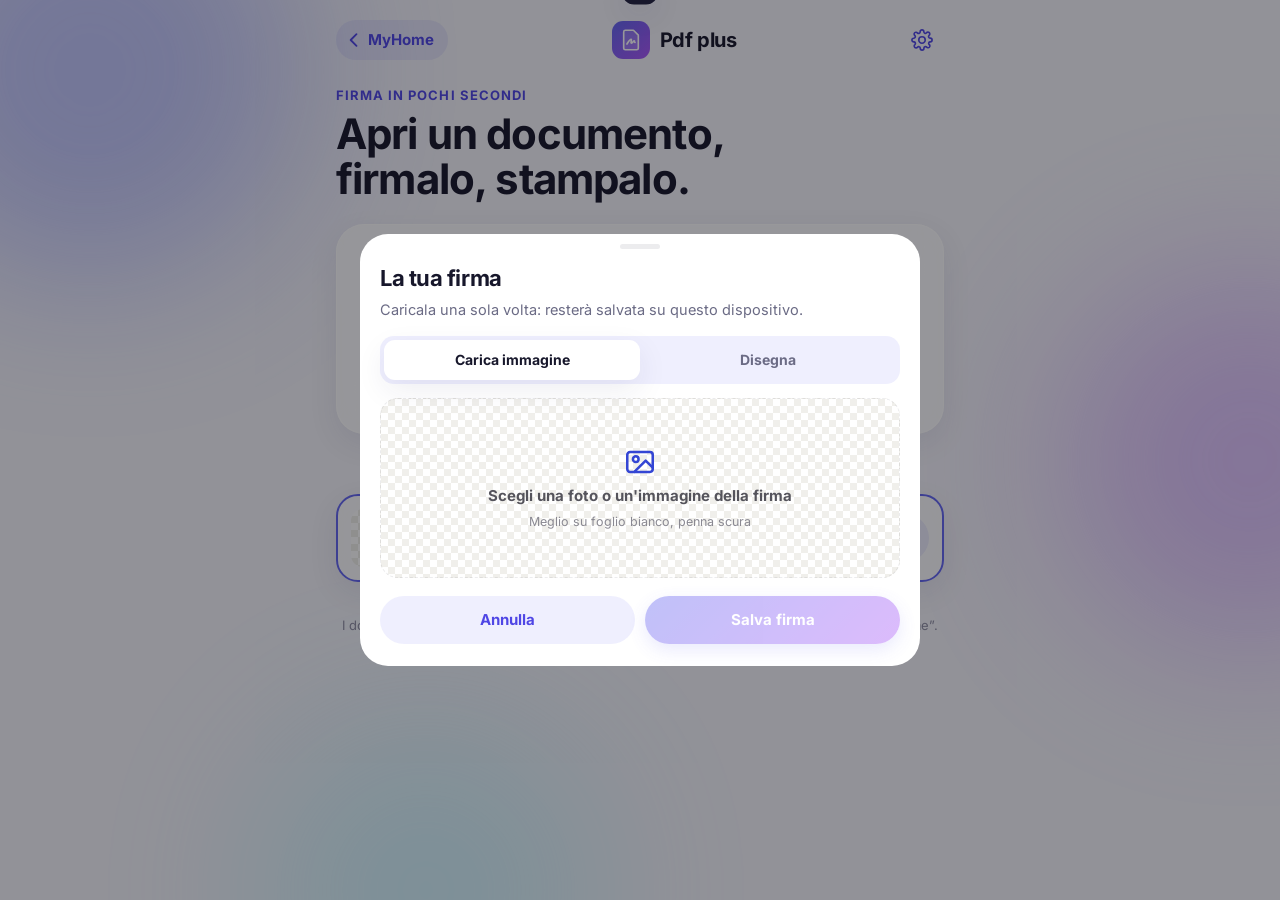
==== commit 25ddb995: "Pdf plus con lo stesso stile di MyHome - pdfplus/theme.css: colori, caratteri, sfondo e bottoni dei " ====
--- a/pdfplus/index.html
+++ b/pdfplus/index.html
@@ -5,12 +5,17 @@
   <meta name="viewport" content="width=device-width, initial-scale=1, viewport-fit=cover">
   <title>Pdf plus · MyHome</title>
   <meta name="description" content="Firma, annota e stampa documenti PDF, Word ed Excel.">
-  <meta name="theme-color" content="#f6f5f2" media="(prefers-color-scheme: light)">
-  <meta name="theme-color" content="#141416" media="(prefers-color-scheme: dark)">
   <link rel="icon" href="icons/icon.svg" type="image/svg+xml">
+  <link rel="stylesheet" href="https://fonts.googleapis.com/css2?family=Fraunces:opsz,wght@9..144,600;9..144,700&family=Poppins:wght@500;600;700;800&family=Archivo:wght@400;600;700&family=Archivo+Black&display=swap">
   <link rel="stylesheet" href="styles.css">
+  <link rel="stylesheet" href="theme.css">
+  <script>
+    // Stesso stile scelto in MyHome
+    try { var t = localStorage.getItem("myhome-theme"); if (t && t !== "aurora") document.documentElement.dataset.theme = t; } catch (e) {}
+  </script>
 </head>
 <body>
+<div class="bg-blobs" aria-hidden="true"><span></span><span></span><span></span></div>
 
 <!-- ============ HOME ============ -->
 <main id="home" class="screen is-active" aria-labelledby="home-title">
--- a/pdfplus/styles.css
+++ b/pdfplus/styles.css
@@ -1,302 +1,286 @@
-/* ===== Fonts (local, also embedded into exported PDFs) ===== */
-@font-face { font-family: "Inter"; src: url(fonts/Inter-400.ttf) format("truetype"); font-weight: 400; font-display: swap; }
-@font-face { font-family: "Inter"; src: url(fonts/Inter-700.ttf) format("truetype"); font-weight: 700; font-display: swap; }
-@font-face { font-family: "Lora"; src: url(fonts/Lora-400.ttf) format("truetype"); font-weight: 400; }
-@font-face { font-family: "Lora"; src: url(fonts/Lora-700.ttf) format("truetype"); font-weight: 700; }
-@font-face { font-family: "Playfair"; src: url(fonts/Playfair-400.ttf) format("truetype"); font-weight: 400; }
-@font-face { font-family: "Playfair"; src: url(fonts/Playfair-700.ttf) format("truetype"); font-weight: 700; }
-@font-face { font-family: "Caveat"; src: url(fonts/Caveat-400.ttf) format("truetype"); font-weight: 400; }
-@font-face { font-family: "Caveat"; src: url(fonts/Caveat-700.ttf) format("truetype"); font-weight: 700; }
-@font-face { font-family: "DancingScript"; src: url(fonts/DancingScript-400.ttf) format("truetype"); font-weight: 400; }
-@font-face { font-family: "DancingScript"; src: url(fonts/DancingScript-700.ttf) format("truetype"); font-weight: 700; }
-@font-face { font-family: "CourierPrime"; src: url(fonts/CourierPrime-400.ttf) format("truetype"); font-weight: 400; }
-@font-face { font-family: "CourierPrime"; src: url(fonts/CourierPrime-700.ttf) format("truetype"); font-weight: 700; }
-
-/* ===== Tokens ===== */
-:root {
-  --bg: #f6f5f2;
-  --bg-2: #eeece7;
-  --surface: #ffffff;
-  --surface-2: #faf9f7;
-  --ink: #17171a;
-  --ink-2: #55545c;
-  --ink-3: #8a8992;
-  --line: #e4e2dc;
-  --accent: #3446d4;
-  --accent-ink: #ffffff;
-  --accent-soft: #e8ebfc;
-  --danger: #d43c3c;
-  --stage: #e7e5df;
-  --shadow-1: 0 1px 2px rgba(20,20,30,.06), 0 2px 8px rgba(20,20,30,.05);
-  --shadow-2: 0 4px 12px rgba(20,20,30,.08), 0 18px 48px rgba(20,20,30,.12);
-  --radius: 20px;
-  --radius-sm: 12px;
-  --safe-t: env(safe-area-inset-top, 0px);
-  --safe-b: env(safe-area-inset-bottom, 0px);
-  --pdf: #e5484d; --docx: #2f6fe0; --xlsx: #1f9a5a;
-  color-scheme: light;
-}
-@media (prefers-color-scheme: dark) {
-  :root:not([data-theme="light"]) {
-    --bg: #141416; --bg-2: #1c1c20; --surface: #1f1f24; --surface-2: #26262c;
-    --ink: #f2f1ee; --ink-2: #b4b3bb; --ink-3: #7d7c86; --line: #33333a;
-    --accent: #7b8bff; --accent-ink: #0d0f24; --accent-soft: #262b52;
-    --stage: #0e0e10;
-    --shadow-1: 0 1px 2px rgba(0,0,0,.4); --shadow-2: 0 8px 40px rgba(0,0,0,.55);
-    color-scheme: dark;
-  }
-}
-:root[data-theme="dark"] {
-  --bg: #141416; --bg-2: #1c1c20; --surface: #1f1f24; --surface-2: #26262c;
-  --ink: #f2f1ee; --ink-2: #b4b3bb; --ink-3: #7d7c86; --line: #33333a;
-  --accent: #7b8bff; --accent-ink: #0d0f24; --accent-soft: #262b52;
-  --stage: #0e0e10; color-scheme: dark;
-}
-
-/* ===== Base ===== */
-*, *::before, *::after { box-sizing: border-box; }
-html, body { margin: 0; height: 100%; }
-body {
-  background: var(--bg); color: var(--ink);
-  font: 400 16px/1.45 "Inter", system-ui, -apple-system, "Segoe UI", sans-serif;
-  -webkit-font-smoothing: antialiased; -webkit-tap-highlight-color: transparent;
-  overscroll-behavior: none;
-}
-button { font: inherit; color: inherit; cursor: pointer; border: 0; background: none; padding: 0; }
-svg { width: 22px; height: 22px; fill: none; stroke: currentColor; stroke-width: 1.8; stroke-linecap: round; stroke-linejoin: round; flex: none; }
-h1, h2, h3 { margin: 0; letter-spacing: -.02em; }
-:focus-visible { outline: 2.5px solid var(--accent); outline-offset: 2px; border-radius: 8px; }
-[hidden] { display: none !important; }
-
-.screen { display: none; }
-.screen.is-active { display: block; }
-
-/* ===== Buttons ===== */
-.btn { display: inline-flex; align-items: center; justify-content: center; gap: 8px; height: 48px; padding: 0 22px; border-radius: 999px; font-weight: 700; font-size: 15px; transition: transform .12s, background .2s, opacity .2s; }
-.btn:active { transform: scale(.97); }
-.btn-primary { background: var(--accent); color: var(--accent-ink); }
-.btn-primary:disabled { opacity: .4; cursor: default; }
-.btn-ghost { background: var(--bg-2); color: var(--ink); }
-.btn-sm { height: 38px; padding: 0 16px; font-size: 14px; }
-.icon-btn { width: 44px; height: 44px; display: grid; place-items: center; border-radius: 50%; color: var(--ink); transition: background .2s; }
-.icon-btn:hover { background: var(--bg-2); }
-.icon-btn[aria-pressed="true"] { background: var(--accent-soft); color: var(--accent); }
-
-/* ===== Home ===== */
-#home { max-width: 640px; margin: 0 auto; padding: calc(var(--safe-t) + 12px) 16px calc(var(--safe-b) + 28px); }
-.home-head { display: flex; align-items: center; justify-content: space-between; height: 56px; }
-.brand { display: flex; align-items: center; gap: 10px; }
-.brand-mark { width: 38px; height: 38px; border-radius: 11px; display: grid; place-items: center; background: var(--accent); color: var(--accent-ink); }
-.brand-mark svg { width: 26px; height: 26px; stroke-width: 0; }
-.brand-mark svg path:nth-child(2), .brand-mark svg path:nth-child(3) { stroke-width: 2; }
-.brand h1 { font-size: 20px; font-weight: 700; }
-
-.hero { margin-top: 18px; }
-.hero-kicker { margin: 0 0 6px; font-size: 13px; font-weight: 700; color: var(--accent); text-transform: uppercase; letter-spacing: .08em; }
-.hero-title { font-size: clamp(30px, 8vw, 42px); line-height: 1.08; font-weight: 700; margin-bottom: 22px; }
-
-.drop {
-  display: flex; flex-direction: column; align-items: center; justify-content: center; gap: 6px;
-  min-height: 210px; padding: 28px; border-radius: 28px; cursor: pointer; text-align: center;
-  background: var(--surface); box-shadow: var(--shadow-1);
-  border: 2px dashed transparent; transition: border-color .2s, transform .15s, background .2s;
-}
-.drop:hover { border-color: var(--line); }
-.drop:active { transform: scale(.99); }
-.drop.is-over { border-color: var(--accent); background: var(--accent-soft); }
-.drop-icon { width: 64px; height: 64px; border-radius: 50%; display: grid; place-items: center; background: var(--accent); color: var(--accent-ink); margin-bottom: 8px; box-shadow: 0 8px 24px color-mix(in srgb, var(--accent) 35%, transparent); }
-.drop-icon svg { width: 28px; height: 28px; stroke-width: 2.2; }
-.drop-main { font-size: 20px; font-weight: 700; }
-.drop-sub { color: var(--ink-2); font-size: 15px; }
-.desktop-only { display: none; }
-@media (hover: hover) and (pointer: fine) { .desktop-only { display: inline; } }
-
-.formats { display: flex; gap: 8px; justify-content: center; margin-top: 14px; }
-.fmt { display: inline-grid; place-items: center; min-width: 46px; height: 24px; padding: 0 8px; border-radius: 7px; font-size: 11px; font-weight: 700; letter-spacing: .04em; color: #fff; background: var(--ink-3); }
-.fmt-pdf { background: var(--pdf); } .fmt-docx { background: var(--docx); } .fmt-xlsx { background: var(--xlsx); }
-
-.sig-card { display: flex; align-items: center; gap: 14px; margin-top: 22px; padding: 14px; border-radius: var(--radius); background: var(--surface); box-shadow: var(--shadow-1); }
-.sig-card-preview { width: 92px; height: 58px; border-radius: var(--radius-sm); flex: none; display: grid; place-items: center; overflow: hidden; }
-.sig-card-preview img { max-width: 86%; max-height: 80%; }
-.sig-card-preview .empty { font-size: 26px; color: var(--ink-3); }
-.sig-card-body { flex: 1; min-width: 0; }
-.sig-card-body h3 { font-size: 16px; }
-.sig-card-body p { margin: 2px 0 0; font-size: 13.5px; color: var(--ink-2); }
-.sig-card.is-empty { outline: 2px solid var(--accent); outline-offset: -2px; }
-
-.checker { background-color: #fff; background-image: linear-gradient(45deg,#f0efeb 25%,transparent 25%),linear-gradient(-45deg,#f0efeb 25%,transparent 25%),linear-gradient(45deg,transparent 75%,#f0efeb 75%),linear-gradient(-45deg,transparent 75%,#f0efeb 75%); background-size: 14px 14px; background-position: 0 0,0 7px,7px -7px,-7px 0; }
-
-.recent { margin-top: 28px; }
-.section-head { display: flex; justify-content: space-between; align-items: baseline; margin-bottom: 10px; }
-.section-head h3 { font-size: 15px; color: var(--ink-2); font-weight: 700; }
-.recent-list { list-style: none; margin: 0; padding: 0; display: grid; gap: 8px; }
-.recent-item { display: flex; align-items: center; gap: 12px; padding: 10px 10px 10px 14px; border-radius: 16px; background: var(--surface); box-shadow: var(--shadow-1); }
-.recent-open { flex: 1; display: flex; align-items: center; gap: 12px; min-width: 0; text-align: left; min-height: 44px; }
-.recent-meta { min-width: 0; }
-.recent-name { display: block; font-weight: 700; font-size: 15px; white-space: nowrap; overflow: hidden; text-overflow: ellipsis; }
-.recent-date { font-size: 13px; color: var(--ink-3); }
-.recent-del { width: 40px; height: 40px; border-radius: 50%; display: grid; place-items: center; color: var(--ink-3); }
-.recent-del:hover { background: var(--bg-2); color: var(--danger); }
-.recent-del svg { width: 18px; height: 18px; }
-
-.home-foot { margin-top: 34px; text-align: center; font-size: 13px; color: var(--ink-3); }
-
-/* ===== Editor ===== */
-#editor.is-active { display: flex; flex-direction: column; position: fixed; inset: 0; background: var(--stage); }
-.ed-bar { display: flex; align-items: center; gap: 6px; padding: calc(var(--safe-t) + 6px) 10px 6px; background: color-mix(in srgb, var(--surface) 88%, transparent); backdrop-filter: blur(18px); -webkit-backdrop-filter: blur(18px); border-bottom: 1px solid var(--line); z-index: 5; }
-.ed-title { flex: 1; min-width: 0; display: flex; align-items: center; gap: 8px; }
-.ed-badge { display: inline-grid; place-items: center; height: 22px; padding: 0 7px; border-radius: 6px; font-size: 10.5px; font-weight: 700; color: #fff; background: var(--pdf); }
-.ed-name { font-weight: 700; font-size: 15px; white-space: nowrap; overflow: hidden; text-overflow: ellipsis; }
-.ed-actions { display: flex; align-items: center; gap: 2px; }
-.ed-actions .btn { margin-left: 6px; }
-
-.ed-stage { flex: 1; overflow: auto; -webkit-overflow-scrolling: touch; position: relative; }
-.pages { display: flex; flex-direction: column; align-items: center; gap: 18px; padding: 18px 16px 220px; min-width: min-content; }
-.page { position: relative; background: #fff; box-shadow: 0 1px 3px rgba(0,0,0,.08), 0 8px 30px rgba(0,0,0,.08); flex: none; }
-.page-label { position: absolute; top: -22px; left: 0; font-size: 12px; font-weight: 700; color: var(--ink-3); }
-.sheet-label { position: static; display: block; align-self: flex-start; margin: 0 0 -10px; font-size: 13px; font-weight: 700; color: var(--ink-2); }
-.page-content { position: absolute; left: 0; top: 0; transform-origin: 0 0; overflow: hidden; }
-.page-content canvas { display: block; }
-.page canvas.pdf-canvas { position: absolute; inset: 0; width: 100%; height: 100%; }
-.overlay { position: absolute; inset: 0; z-index: 2; }
-
-/* docx pages: neutralise docx-preview page chrome, we provide our own */
-.page section.docx { margin: 0 !important; box-shadow: none !important; background: #fff; }
-
-/* xlsx grid */
-.xgrid { display: grid; background: #fff; font: 13px/1.25 "Inter", Calibri, Arial, sans-serif; color: #111; }
-.xcell { box-shadow: inset -1px -1px 0 #e3e3e3; padding: 2px 4px; overflow: hidden; white-space: nowrap; text-overflow: clip; display: flex; align-items: flex-end; }
-.xcell.num { justify-content: flex-end; }
-.xcell.b { font-weight: 700; }
-
-/* Elements */
-.el { position: absolute; touch-action: none; user-select: none; -webkit-user-select: none; cursor: grab; }
-.el.is-dragging { cursor: grabbing; }
-.el img { display: block; width: 100%; height: 100%; pointer-events: none; }
-.el-text { white-space: pre; line-height: 1.2; outline: none; }
-.el-text[contenteditable="true"], .el-text[contenteditable="plaintext-only"] { cursor: text; user-select: text; -webkit-user-select: text; background: rgba(52,70,212,.06); }
-.el.is-sel::before { content: ""; position: absolute; inset: -6px; border: 1.5px solid var(--accent); border-radius: 6px; pointer-events: none; }
-.el .handle { display: none; position: absolute; right: -22px; bottom: -22px; width: 44px; height: 44px; touch-action: none; cursor: nwse-resize; }
-.el .handle::after { content: ""; position: absolute; left: 13px; top: 13px; width: 18px; height: 18px; border-radius: 50%; background: var(--accent); border: 3px solid #fff; box-shadow: 0 1px 4px rgba(0,0,0,.3); }
-.el.is-sel .handle { display: block; }
-body.preview .el.is-sel::before, body.preview .el .handle { display: none !important; }
-body.preview .el { pointer-events: none; }
-body.preview .dock, body.preview .props { display: none !important; }
-
-/* Zoom */
-.zoom { position: fixed; right: 14px; bottom: calc(var(--safe-b) + 96px); display: flex; flex-direction: column; align-items: center; background: var(--surface); border-radius: 999px; box-shadow: var(--shadow-2); z-index: 4; overflow: hidden; }
-.zoom-btn { width: 44px; height: 44px; font-size: 22px; font-weight: 400; }
-.zoom-val { width: 44px; height: 32px; font-size: 11px; font-weight: 700; color: var(--ink-2); }
-body.has-props .zoom { display: none; }
-
-/* Dock */
-.dock { position: fixed; left: 50%; transform: translateX(-50%); bottom: calc(var(--safe-b) + 16px); display: flex; gap: 6px; padding: 7px; background: var(--surface); border-radius: 26px; box-shadow: var(--shadow-2); z-index: 6; }
-.dock-btn { display: flex; flex-direction: column; align-items: center; justify-content: center; gap: 3px; width: 86px; height: 62px; border-radius: 19px; font-size: 13px; font-weight: 700; color: var(--ink); transition: background .2s, transform .12s; }
-.dock-btn:hover { background: var(--bg-2); }
-.dock-btn:active { transform: scale(.95); }
-.dock-btn:first-child { background: var(--accent); color: var(--accent-ink); }
-.dock-btn svg { width: 24px; height: 24px; }
-
-/* Props panel */
-.props { position: fixed; left: 50%; transform: translateX(-50%); bottom: calc(var(--safe-b) + 92px); width: min(560px, calc(100vw - 24px)); background: var(--surface); border-radius: 22px; box-shadow: var(--shadow-2); padding: 10px; z-index: 6; display: grid; gap: 8px; animation: pop .18s ease-out; }
-@keyframes pop { from { opacity: 0; transform: translate(-50%, 8px); } to { opacity: 1; transform: translate(-50%, 0); } }
-.props-row { display: flex; align-items: center; gap: 6px; }
-.props-main { justify-content: space-between; flex-wrap: wrap; }
-.font-strip, .chip-strip { display: flex; gap: 6px; overflow-x: auto; scrollbar-width: none; padding: 2px; margin: -2px; }
-.font-strip::-webkit-scrollbar, .chip-strip::-webkit-scrollbar { display: none; }
-.font-chip, .chip { flex: none; height: 40px; padding: 0 14px; border-radius: 12px; background: var(--bg-2); font-size: 17px; white-space: nowrap; }
-.chip { font-size: 14px; font-weight: 700; }
-.font-chip.is-on, .chip.is-on { background: var(--accent); color: var(--accent-ink); }
-.stepper { display: flex; align-items: center; background: var(--bg-2); border-radius: 14px; }
-.step { width: 44px; height: 44px; display: grid; place-items: center; }
-.step-val { min-width: 48px; text-align: center; font-size: 13px; font-weight: 700; font-variant-numeric: tabular-nums; }
-.swatches { display: flex; gap: 4px; }
-.swatch { width: 32px; height: 32px; border-radius: 50%; border: 3px solid var(--surface); box-shadow: 0 0 0 1.5px var(--line); }
-.swatch.is-on { box-shadow: 0 0 0 2.5px var(--accent); }
-.tool-btn { width: 44px; height: 44px; border-radius: 14px; display: grid; place-items: center; background: var(--bg-2); font-size: 17px; }
-.tool-btn[aria-pressed="true"] { background: var(--accent); color: var(--accent-ink); }
-.tool-btn.danger { color: var(--danger); }
-.tool-btn svg { width: 20px; height: 20px; }
-body.has-props .dock { opacity: .0; pointer-events: none; }
-@media (max-width: 420px) { .swatch { width: 28px; height: 28px; } .tool-btn, .step { width: 40px; } }
-
-/* ===== Sheets ===== */
-.sheet-backdrop { position: fixed; inset: 0; background: rgba(10,10,15,.42); z-index: 20; display: flex; align-items: flex-end; justify-content: center; animation: fade .2s; }
-@keyframes fade { from { opacity: 0; } }
-.sheet { width: min(560px, 100%); max-height: 92vh; overflow: auto; background: var(--surface); border-radius: 28px 28px 0 0; padding: 10px 20px calc(var(--safe-b) + 20px); animation: up .26s cubic-bezier(.2,.8,.2,1); }
-@keyframes up { from { transform: translateY(40px); opacity: .4; } }
-@media (min-width: 640px) { .sheet-backdrop { align-items: center; } .sheet { border-radius: 28px; padding-bottom: 22px; } }
-.sheet-grip { width: 40px; height: 5px; border-radius: 3px; background: var(--line); margin: 0 auto 14px; }
-.sheet h2 { font-size: 22px; }
-.sheet-sub { margin: 4px 0 16px; color: var(--ink-2); font-size: 14.5px; }
-.sheet-actions { display: flex; gap: 10px; margin-top: 18px; }
-.sheet-actions .btn { flex: 1; }
-
-.seg { display: flex; padding: 4px; background: var(--bg-2); border-radius: 14px; margin-bottom: 14px; }
-.seg-btn { flex: 1; height: 40px; border-radius: 11px; font-size: 14px; font-weight: 700; color: var(--ink-2); }
-.seg-btn.is-on { background: var(--surface); color: var(--ink); box-shadow: var(--shadow-1); }
-
-.sig-drop { display: grid; place-items: center; min-height: 180px; border-radius: 18px; border: 1.5px dashed var(--line); cursor: pointer; overflow: hidden; padding: 14px; }
-.sig-drop img { max-width: 100%; max-height: 200px; }
-.sig-drop-hint { display: flex; flex-direction: column; align-items: center; gap: 6px; text-align: center; color: #55545c; font-weight: 700; font-size: 15px; }
-.sig-drop-hint small { font-weight: 400; color: #8a8992; }
-.sig-drop-hint svg { width: 34px; height: 34px; color: #3446d4; }
-.sig-tune { display: grid; gap: 12px; margin-top: 14px; }
-.slider-row, .ink-row { display: flex; align-items: center; justify-content: space-between; gap: 14px; font-size: 14px; font-weight: 700; color: var(--ink-2); }
-.slider-row input { flex: 1; max-width: 260px; accent-color: var(--accent); height: 30px; }
-.ink-opts { display: flex; gap: 8px; }
-.ink { width: 40px; height: 40px; border-radius: 50%; display: grid; place-items: center; box-shadow: 0 0 0 1.5px var(--line); }
-.ink.is-on { box-shadow: 0 0 0 2.5px var(--accent); }
-.ink i { width: 24px; height: 24px; border-radius: 50%; }
-
-.pad-wrap { position: relative; height: 210px; border-radius: 18px; background: #fff; border: 1.5px solid var(--line); overflow: hidden; }
-#sig-pad { width: 100%; height: 100%; touch-action: none; display: block; cursor: crosshair; }
-.pad-line { position: absolute; left: 24px; right: 24px; bottom: 52px; border-top: 1.5px dashed #d8d6d0; pointer-events: none; }
-.pad-clear { position: absolute; right: 10px; top: 10px; }
-
-.save-opts { display: grid; gap: 10px; margin-top: 16px; }
-.save-opt { display: flex; align-items: center; gap: 14px; padding: 16px; border-radius: 18px; background: var(--surface-2); border: 1.5px solid var(--line); text-align: left; transition: border-color .2s, transform .12s; }
-.save-opt:hover { border-color: var(--accent); }
-.save-opt:active { transform: scale(.99); }
-.save-opt .fmt { height: 40px; min-width: 52px; font-size: 12px; border-radius: 10px; }
-.save-opt-text { display: grid; }
-.save-opt-text small { color: var(--ink-2); font-size: 13.5px; }
-
-/* Busy + toast */
-.busy { position: fixed; inset: 0; z-index: 40; display: grid; place-items: center; background: rgba(10,10,15,.25); }
-.busy-card { display: flex; align-items: center; gap: 12px; padding: 16px 22px; border-radius: 18px; background: var(--surface); box-shadow: var(--shadow-2); font-weight: 700; }
-.spinner { width: 22px; height: 22px; border-radius: 50%; border: 3px solid var(--accent-soft); border-top-color: var(--accent); animation: spin .8s linear infinite; }
-@keyframes spin { to { transform: rotate(360deg); } }
-.toast { position: fixed; left: 50%; top: calc(var(--safe-t) + 14px); transform: translate(-50%, -140%); padding: 12px 18px; border-radius: 14px; background: var(--ink); color: var(--bg); font-size: 14.5px; font-weight: 700; box-shadow: var(--shadow-2); z-index: 50; transition: transform .3s cubic-bezier(.2,.8,.2,1); max-width: calc(100vw - 32px); text-align: center; }
-.toast.is-on { transform: translate(-50%, 0); }
-
-/* Off-screen rendering sandbox (docx/xlsx measured at scale 1) */
-#render-sandbox { position: fixed; left: -100000px; top: 0; visibility: hidden; pointer-events: none; }
-
-/* ===== Print ===== */
-#print-area { display: none; }
-@media print {
-  @page { margin: 0; }
-  html, body { background: #fff !important; height: auto; }
-  body > *:not(#print-area) { display: none !important; }
-  #print-area { display: block !important; }
-  html, body { margin: 0 !important; padding: 0 !important; }
-  /* Real size: sizes are set inline in mm; never scale to the paper width */
-  #print-area .print-sheet { display: block; overflow: hidden; margin: 0; padding: 0; break-after: page; page-break-after: always; break-inside: avoid; }
-  #print-area .print-sheet:last-child { break-after: auto; page-break-after: auto; }
-  #print-area img { display: block; max-width: none !important; margin: 0; }
-  * { -webkit-print-color-adjust: exact; print-color-adjust: exact; }
-}
-
-/* Ready sheet */
-.ready-icon { width: 56px; height: 56px; border-radius: 50%; display: grid; place-items: center; background: var(--accent-soft); color: var(--accent); margin: 4px 0 12px; }
-.ready-icon svg { width: 28px; height: 28px; stroke-width: 2.4; }
-.ready-actions { display: grid; gap: 10px; margin-top: 18px; }
-.props { grid-template-columns: minmax(0, 1fr); }
-.props-row > .font-strip, .props-row > .chip-strip { flex: 1; min-width: 0; }
-.props-main { gap: 6px 4px; }
-.props-main { justify-content: flex-start; }
-#btn-del { margin-left: auto; }
+/* ===== Fonts (local, also embedded into exported PDFs) ===== */
+@font-face { font-family: "Inter"; src: url(fonts/Inter-400.ttf) format("truetype"); font-weight: 400; font-display: swap; }
+@font-face { font-family: "Inter"; src: url(fonts/Inter-700.ttf) format("truetype"); font-weight: 700; font-display: swap; }
+@font-face { font-family: "Lora"; src: url(fonts/Lora-400.ttf) format("truetype"); font-weight: 400; }
+@font-face { font-family: "Lora"; src: url(fonts/Lora-700.ttf) format("truetype"); font-weight: 700; }
+@font-face { font-family: "Playfair"; src: url(fonts/Playfair-400.ttf) format("truetype"); font-weight: 400; }
+@font-face { font-family: "Playfair"; src: url(fonts/Playfair-700.ttf) format("truetype"); font-weight: 700; }
+@font-face { font-family: "Caveat"; src: url(fonts/Caveat-400.ttf) format("truetype"); font-weight: 400; }
+@font-face { font-family: "Caveat"; src: url(fonts/Caveat-700.ttf) format("truetype"); font-weight: 700; }
+@font-face { font-family: "DancingScript"; src: url(fonts/DancingScript-400.ttf) format("truetype"); font-weight: 400; }
+@font-face { font-family: "DancingScript"; src: url(fonts/DancingScript-700.ttf) format("truetype"); font-weight: 700; }
+@font-face { font-family: "CourierPrime"; src: url(fonts/CourierPrime-400.ttf) format("truetype"); font-weight: 400; }
+@font-face { font-family: "CourierPrime"; src: url(fonts/CourierPrime-700.ttf) format("truetype"); font-weight: 700; }
+
+/* ===== Tokens ===== */
+:root {
+  --bg: #f6f5f2;
+  --bg-2: #eeece7;
+  --surface: #ffffff;
+  --surface-2: #faf9f7;
+  --ink: #17171a;
+  --ink-2: #55545c;
+  --ink-3: #8a8992;
+  --line: #e4e2dc;
+  --accent: #3446d4;
+  --accent-ink: #ffffff;
+  --accent-soft: #e8ebfc;
+  --danger: #d43c3c;
+  --stage: #e7e5df;
+  --shadow-1: 0 1px 2px rgba(20,20,30,.06), 0 2px 8px rgba(20,20,30,.05);
+  --shadow-2: 0 4px 12px rgba(20,20,30,.08), 0 18px 48px rgba(20,20,30,.12);
+  --radius: 20px;
+  --radius-sm: 12px;
+  --safe-t: env(safe-area-inset-top, 0px);
+  --safe-b: env(safe-area-inset-bottom, 0px);
+  --pdf: #e5484d; --docx: #2f6fe0; --xlsx: #1f9a5a;
+  color-scheme: light;
+}
+
+/* ===== Base ===== */
+*, *::before, *::after { box-sizing: border-box; }
+html, body { margin: 0; height: 100%; }
+body {
+  background: var(--bg); color: var(--ink);
+  font: 400 16px/1.45 "Inter", system-ui, -apple-system, "Segoe UI", sans-serif;
+  -webkit-font-smoothing: antialiased; -webkit-tap-highlight-color: transparent;
+  overscroll-behavior: none;
+}
+button { font: inherit; color: inherit; cursor: pointer; border: 0; background: none; padding: 0; }
+svg { width: 22px; height: 22px; fill: none; stroke: currentColor; stroke-width: 1.8; stroke-linecap: round; stroke-linejoin: round; flex: none; }
+h1, h2, h3 { margin: 0; letter-spacing: -.02em; }
+:focus-visible { outline: 2.5px solid var(--accent); outline-offset: 2px; border-radius: 8px; }
+[hidden] { display: none !important; }
+
+.screen { display: none; }
+.screen.is-active { display: block; }
+
+/* ===== Buttons ===== */
+.btn { display: inline-flex; align-items: center; justify-content: center; gap: 8px; height: 48px; padding: 0 22px; border-radius: 999px; font-weight: 700; font-size: 15px; transition: transform .12s, background .2s, opacity .2s; }
+.btn:active { transform: scale(.97); }
+.btn-primary { background: var(--accent); color: var(--accent-ink); }
+.btn-primary:disabled { opacity: .4; cursor: default; }
+.btn-ghost { background: var(--bg-2); color: var(--ink); }
+.btn-sm { height: 38px; padding: 0 16px; font-size: 14px; }
+.icon-btn { width: 44px; height: 44px; display: grid; place-items: center; border-radius: 50%; color: var(--ink); transition: background .2s; }
+.icon-btn:hover { background: var(--bg-2); }
+.icon-btn[aria-pressed="true"] { background: var(--accent-soft); color: var(--accent); }
+
+/* ===== Home ===== */
+#home { max-width: 640px; margin: 0 auto; padding: calc(var(--safe-t) + 12px) 16px calc(var(--safe-b) + 28px); }
+.home-head { display: flex; align-items: center; justify-content: space-between; height: 56px; }
+.brand { display: flex; align-items: center; gap: 10px; }
+.brand-mark { width: 38px; height: 38px; border-radius: 11px; display: grid; place-items: center; background: var(--accent); color: var(--accent-ink); }
+.brand-mark svg { width: 26px; height: 26px; stroke-width: 0; }
+.brand-mark svg path:nth-child(2), .brand-mark svg path:nth-child(3) { stroke-width: 2; }
+.brand h1 { font-size: 20px; font-weight: 700; }
+
+.hero { margin-top: 18px; }
+.hero-kicker { margin: 0 0 6px; font-size: 13px; font-weight: 700; color: var(--accent); text-transform: uppercase; letter-spacing: .08em; }
+.hero-title { font-size: clamp(30px, 8vw, 42px); line-height: 1.08; font-weight: 700; margin-bottom: 22px; }
+
+.drop {
+  display: flex; flex-direction: column; align-items: center; justify-content: center; gap: 6px;
+  min-height: 210px; padding: 28px; border-radius: 28px; cursor: pointer; text-align: center;
+  background: var(--surface); box-shadow: var(--shadow-1);
+  border: 2px dashed transparent; transition: border-color .2s, transform .15s, background .2s;
+}
+.drop:hover { border-color: var(--line); }
+.drop:active { transform: scale(.99); }
+.drop.is-over { border-color: var(--accent); background: var(--accent-soft); }
+.drop-icon { width: 64px; height: 64px; border-radius: 50%; display: grid; place-items: center; background: var(--accent); color: var(--accent-ink); margin-bottom: 8px; box-shadow: 0 8px 24px color-mix(in srgb, var(--accent) 35%, transparent); }
+.drop-icon svg { width: 28px; height: 28px; stroke-width: 2.2; }
+.drop-main { font-size: 20px; font-weight: 700; }
+.drop-sub { color: var(--ink-2); font-size: 15px; }
+.desktop-only { display: none; }
+@media (hover: hover) and (pointer: fine) { .desktop-only { display: inline; } }
+
+.formats { display: flex; gap: 8px; justify-content: center; margin-top: 14px; }
+.fmt { display: inline-grid; place-items: center; min-width: 46px; height: 24px; padding: 0 8px; border-radius: 7px; font-size: 11px; font-weight: 700; letter-spacing: .04em; color: #fff; background: var(--ink-3); }
+.fmt-pdf { background: var(--pdf); } .fmt-docx { background: var(--docx); } .fmt-xlsx { background: var(--xlsx); }
+
+.sig-card { display: flex; align-items: center; gap: 14px; margin-top: 22px; padding: 14px; border-radius: var(--radius); background: var(--surface); box-shadow: var(--shadow-1); }
+.sig-card-preview { width: 92px; height: 58px; border-radius: var(--radius-sm); flex: none; display: grid; place-items: center; overflow: hidden; }
+.sig-card-preview img { max-width: 86%; max-height: 80%; }
+.sig-card-preview .empty { font-size: 26px; color: var(--ink-3); }
+.sig-card-body { flex: 1; min-width: 0; }
+.sig-card-body h3 { font-size: 16px; }
+.sig-card-body p { margin: 2px 0 0; font-size: 13.5px; color: var(--ink-2); }
+.sig-card.is-empty { outline: 2px solid var(--accent); outline-offset: -2px; }
+
+.checker { background-color: #fff; background-image: linear-gradient(45deg,#f0efeb 25%,transparent 25%),linear-gradient(-45deg,#f0efeb 25%,transparent 25%),linear-gradient(45deg,transparent 75%,#f0efeb 75%),linear-gradient(-45deg,transparent 75%,#f0efeb 75%); background-size: 14px 14px; background-position: 0 0,0 7px,7px -7px,-7px 0; }
+
+.recent { margin-top: 28px; }
+.section-head { display: flex; justify-content: space-between; align-items: baseline; margin-bottom: 10px; }
+.section-head h3 { font-size: 15px; color: var(--ink-2); font-weight: 700; }
+.recent-list { list-style: none; margin: 0; padding: 0; display: grid; gap: 8px; }
+.recent-item { display: flex; align-items: center; gap: 12px; padding: 10px 10px 10px 14px; border-radius: 16px; background: var(--surface); box-shadow: var(--shadow-1); }
+.recent-open { flex: 1; display: flex; align-items: center; gap: 12px; min-width: 0; text-align: left; min-height: 44px; }
+.recent-meta { min-width: 0; }
+.recent-name { display: block; font-weight: 700; font-size: 15px; white-space: nowrap; overflow: hidden; text-overflow: ellipsis; }
+.recent-date { font-size: 13px; color: var(--ink-3); }
+.recent-del { width: 40px; height: 40px; border-radius: 50%; display: grid; place-items: center; color: var(--ink-3); }
+.recent-del:hover { background: var(--bg-2); color: var(--danger); }
+.recent-del svg { width: 18px; height: 18px; }
+
+.home-foot { margin-top: 34px; text-align: center; font-size: 13px; color: var(--ink-3); }
+
+/* ===== Editor ===== */
+#editor.is-active { display: flex; flex-direction: column; position: fixed; inset: 0; background: var(--stage); }
+.ed-bar { display: flex; align-items: center; gap: 6px; padding: calc(var(--safe-t) + 6px) 10px 6px; background: color-mix(in srgb, var(--surface) 88%, transparent); backdrop-filter: blur(18px); -webkit-backdrop-filter: blur(18px); border-bottom: 1px solid var(--line); z-index: 5; }
+.ed-title { flex: 1; min-width: 0; display: flex; align-items: center; gap: 8px; }
+.ed-badge { display: inline-grid; place-items: center; height: 22px; padding: 0 7px; border-radius: 6px; font-size: 10.5px; font-weight: 700; color: #fff; background: var(--pdf); }
+.ed-name { font-weight: 700; font-size: 15px; white-space: nowrap; overflow: hidden; text-overflow: ellipsis; }
+.ed-actions { display: flex; align-items: center; gap: 2px; }
+.ed-actions .btn { margin-left: 6px; }
+
+.ed-stage { flex: 1; overflow: auto; -webkit-overflow-scrolling: touch; position: relative; }
+.pages { display: flex; flex-direction: column; align-items: center; gap: 18px; padding: 18px 16px 220px; min-width: min-content; }
+.page { position: relative; background: #fff; box-shadow: 0 1px 3px rgba(0,0,0,.08), 0 8px 30px rgba(0,0,0,.08); flex: none; }
+.page-label { position: absolute; top: -22px; left: 0; font-size: 12px; font-weight: 700; color: var(--ink-3); }
+.sheet-label { position: static; display: block; align-self: flex-start; margin: 0 0 -10px; font-size: 13px; font-weight: 700; color: var(--ink-2); }
+.page-content { position: absolute; left: 0; top: 0; transform-origin: 0 0; overflow: hidden; }
+.page-content canvas { display: block; }
+.page canvas.pdf-canvas { position: absolute; inset: 0; width: 100%; height: 100%; }
+.overlay { position: absolute; inset: 0; z-index: 2; }
+
+/* docx pages: neutralise docx-preview page chrome, we provide our own */
+.page section.docx { margin: 0 !important; box-shadow: none !important; background: #fff; }
+
+/* xlsx grid */
+.xgrid { display: grid; background: #fff; font: 13px/1.25 "Inter", Calibri, Arial, sans-serif; color: #111; }
+.xcell { box-shadow: inset -1px -1px 0 #e3e3e3; padding: 2px 4px; overflow: hidden; white-space: nowrap; text-overflow: clip; display: flex; align-items: flex-end; }
+.xcell.num { justify-content: flex-end; }
+.xcell.b { font-weight: 700; }
+
+/* Elements */
+.el { position: absolute; touch-action: none; user-select: none; -webkit-user-select: none; cursor: grab; }
+.el.is-dragging { cursor: grabbing; }
+.el img { display: block; width: 100%; height: 100%; pointer-events: none; }
+.el-text { white-space: pre; line-height: 1.2; outline: none; }
+.el-text[contenteditable="true"], .el-text[contenteditable="plaintext-only"] { cursor: text; user-select: text; -webkit-user-select: text; background: rgba(52,70,212,.06); }
+.el.is-sel::before { content: ""; position: absolute; inset: -6px; border: 1.5px solid var(--accent); border-radius: 6px; pointer-events: none; }
+.el .handle { display: none; position: absolute; right: -22px; bottom: -22px; width: 44px; height: 44px; touch-action: none; cursor: nwse-resize; }
+.el .handle::after { content: ""; position: absolute; left: 13px; top: 13px; width: 18px; height: 18px; border-radius: 50%; background: var(--accent); border: 3px solid #fff; box-shadow: 0 1px 4px rgba(0,0,0,.3); }
+.el.is-sel .handle { display: block; }
+body.preview .el.is-sel::before, body.preview .el .handle { display: none !important; }
+body.preview .el { pointer-events: none; }
+body.preview .dock, body.preview .props { display: none !important; }
+
+/* Zoom */
+.zoom { position: fixed; right: 14px; bottom: calc(var(--safe-b) + 96px); display: flex; flex-direction: column; align-items: center; background: var(--surface); border-radius: 999px; box-shadow: var(--shadow-2); z-index: 4; overflow: hidden; }
+.zoom-btn { width: 44px; height: 44px; font-size: 22px; font-weight: 400; }
+.zoom-val { width: 44px; height: 32px; font-size: 11px; font-weight: 700; color: var(--ink-2); }
+body.has-props .zoom { display: none; }
+
+/* Dock */
+.dock { position: fixed; left: 50%; transform: translateX(-50%); bottom: calc(var(--safe-b) + 16px); display: flex; gap: 6px; padding: 7px; background: var(--surface); border-radius: 26px; box-shadow: var(--shadow-2); z-index: 6; }
+.dock-btn { display: flex; flex-direction: column; align-items: center; justify-content: center; gap: 3px; width: 86px; height: 62px; border-radius: 19px; font-size: 13px; font-weight: 700; color: var(--ink); transition: background .2s, transform .12s; }
+.dock-btn:hover { background: var(--bg-2); }
+.dock-btn:active { transform: scale(.95); }
+.dock-btn:first-child { background: var(--accent); color: var(--accent-ink); }
+.dock-btn svg { width: 24px; height: 24px; }
+
+/* Props panel */
+.props { position: fixed; left: 50%; transform: translateX(-50%); bottom: calc(var(--safe-b) + 92px); width: min(560px, calc(100vw - 24px)); background: var(--surface); border-radius: 22px; box-shadow: var(--shadow-2); padding: 10px; z-index: 6; display: grid; gap: 8px; animation: pop .18s ease-out; }
+@keyframes pop { from { opacity: 0; transform: translate(-50%, 8px); } to { opacity: 1; transform: translate(-50%, 0); } }
+.props-row { display: flex; align-items: center; gap: 6px; }
+.props-main { justify-content: space-between; flex-wrap: wrap; }
+.font-strip, .chip-strip { display: flex; gap: 6px; overflow-x: auto; scrollbar-width: none; padding: 2px; margin: -2px; }
+.font-strip::-webkit-scrollbar, .chip-strip::-webkit-scrollbar { display: none; }
+.font-chip, .chip { flex: none; height: 40px; padding: 0 14px; border-radius: 12px; background: var(--bg-2); font-size: 17px; white-space: nowrap; }
+.chip { font-size: 14px; font-weight: 700; }
+.font-chip.is-on, .chip.is-on { background: var(--accent); color: var(--accent-ink); }
+.stepper { display: flex; align-items: center; background: var(--bg-2); border-radius: 14px; }
+.step { width: 44px; height: 44px; display: grid; place-items: center; }
+.step-val { min-width: 48px; text-align: center; font-size: 13px; font-weight: 700; font-variant-numeric: tabular-nums; }
+.swatches { display: flex; gap: 4px; }
+.swatch { width: 32px; height: 32px; border-radius: 50%; border: 3px solid var(--surface); box-shadow: 0 0 0 1.5px var(--line); }
+.swatch.is-on { box-shadow: 0 0 0 2.5px var(--accent); }
+.tool-btn { width: 44px; height: 44px; border-radius: 14px; display: grid; place-items: center; background: var(--bg-2); font-size: 17px; }
+.tool-btn[aria-pressed="true"] { background: var(--accent); color: var(--accent-ink); }
+.tool-btn.danger { color: var(--danger); }
+.tool-btn svg { width: 20px; height: 20px; }
+body.has-props .dock { opacity: .0; pointer-events: none; }
+@media (max-width: 420px) { .swatch { width: 28px; height: 28px; } .tool-btn, .step { width: 40px; } }
+
+/* ===== Sheets ===== */
+.sheet-backdrop { position: fixed; inset: 0; background: rgba(10,10,15,.42); z-index: 20; display: flex; align-items: flex-end; justify-content: center; animation: fade .2s; }
+@keyframes fade { from { opacity: 0; } }
+.sheet { width: min(560px, 100%); max-height: 92vh; overflow: auto; background: var(--surface); border-radius: 28px 28px 0 0; padding: 10px 20px calc(var(--safe-b) + 20px); animation: up .26s cubic-bezier(.2,.8,.2,1); }
+@keyframes up { from { transform: translateY(40px); opacity: .4; } }
+@media (min-width: 640px) { .sheet-backdrop { align-items: center; } .sheet { border-radius: 28px; padding-bottom: 22px; } }
+.sheet-grip { width: 40px; height: 5px; border-radius: 3px; background: var(--line); margin: 0 auto 14px; }
+.sheet h2 { font-size: 22px; }
+.sheet-sub { margin: 4px 0 16px; color: var(--ink-2); font-size: 14.5px; }
+.sheet-actions { display: flex; gap: 10px; margin-top: 18px; }
+.sheet-actions .btn { flex: 1; }
+
+.seg { display: flex; padding: 4px; background: var(--bg-2); border-radius: 14px; margin-bottom: 14px; }
+.seg-btn { flex: 1; height: 40px; border-radius: 11px; font-size: 14px; font-weight: 700; color: var(--ink-2); }
+.seg-btn.is-on { background: var(--surface); color: var(--ink); box-shadow: var(--shadow-1); }
+
+.sig-drop { display: grid; place-items: center; min-height: 180px; border-radius: 18px; border: 1.5px dashed var(--line); cursor: pointer; overflow: hidden; padding: 14px; }
+.sig-drop img { max-width: 100%; max-height: 200px; }
+.sig-drop-hint { display: flex; flex-direction: column; align-items: center; gap: 6px; text-align: center; color: #55545c; font-weight: 700; font-size: 15px; }
+.sig-drop-hint small { font-weight: 400; color: #8a8992; }
+.sig-drop-hint svg { width: 34px; height: 34px; color: #3446d4; }
+.sig-tune { display: grid; gap: 12px; margin-top: 14px; }
+.slider-row, .ink-row { display: flex; align-items: center; justify-content: space-between; gap: 14px; font-size: 14px; font-weight: 700; color: var(--ink-2); }
+.slider-row input { flex: 1; max-width: 260px; accent-color: var(--accent); height: 30px; }
+.ink-opts { display: flex; gap: 8px; }
+.ink { width: 40px; height: 40px; border-radius: 50%; display: grid; place-items: center; box-shadow: 0 0 0 1.5px var(--line); }
+.ink.is-on { box-shadow: 0 0 0 2.5px var(--accent); }
+.ink i { width: 24px; height: 24px; border-radius: 50%; }
+
+.pad-wrap { position: relative; height: 210px; border-radius: 18px; background: #fff; border: 1.5px solid var(--line); overflow: hidden; }
+#sig-pad { width: 100%; height: 100%; touch-action: none; display: block; cursor: crosshair; }
+.pad-line { position: absolute; left: 24px; right: 24px; bottom: 52px; border-top: 1.5px dashed #d8d6d0; pointer-events: none; }
+.pad-clear { position: absolute; right: 10px; top: 10px; }
+
+.save-opts { display: grid; gap: 10px; margin-top: 16px; }
+.save-opt { display: flex; align-items: center; gap: 14px; padding: 16px; border-radius: 18px; background: var(--surface-2); border: 1.5px solid var(--line); text-align: left; transition: border-color .2s, transform .12s; }
+.save-opt:hover { border-color: var(--accent); }
+.save-opt:active { transform: scale(.99); }
+.save-opt .fmt { height: 40px; min-width: 52px; font-size: 12px; border-radius: 10px; }
+.save-opt-text { display: grid; }
+.save-opt-text small { color: var(--ink-2); font-size: 13.5px; }
+
+/* Busy + toast */
+.busy { position: fixed; inset: 0; z-index: 40; display: grid; place-items: center; background: rgba(10,10,15,.25); }
+.busy-card { display: flex; align-items: center; gap: 12px; padding: 16px 22px; border-radius: 18px; background: var(--surface); box-shadow: var(--shadow-2); font-weight: 700; }
+.spinner { width: 22px; height: 22px; border-radius: 50%; border: 3px solid var(--accent-soft); border-top-color: var(--accent); animation: spin .8s linear infinite; }
+@keyframes spin { to { transform: rotate(360deg); } }
+.toast { position: fixed; left: 50%; top: calc(var(--safe-t) + 14px); transform: translate(-50%, -140%); padding: 12px 18px; border-radius: 14px; background: var(--ink); color: var(--bg); font-size: 14.5px; font-weight: 700; box-shadow: var(--shadow-2); z-index: 50; transition: transform .3s cubic-bezier(.2,.8,.2,1); max-width: calc(100vw - 32px); text-align: center; }
+.toast.is-on { transform: translate(-50%, 0); }
+
+/* Off-screen rendering sandbox (docx/xlsx measured at scale 1) */
+#render-sandbox { position: fixed; left: -100000px; top: 0; visibility: hidden; pointer-events: none; }
+
+/* ===== Print ===== */
+#print-area { display: none; }
+@media print {
+  @page { margin: 0; }
+  html, body { background: #fff !important; height: auto; }
+  body > *:not(#print-area) { display: none !important; }
+  #print-area { display: block !important; }
+  html, body { margin: 0 !important; padding: 0 !important; }
+  /* Real size: sizes are set inline in mm; never scale to the paper width */
+  #print-area .print-sheet { display: block; overflow: hidden; margin: 0; padding: 0; break-after: page; page-break-after: always; break-inside: avoid; }
+  #print-area .print-sheet:last-child { break-after: auto; page-break-after: auto; }
+  #print-area img { display: block; max-width: none !important; margin: 0; }
+  * { -webkit-print-color-adjust: exact; print-color-adjust: exact; }
+}
+
+/* Ready sheet */
+.ready-icon { width: 56px; height: 56px; border-radius: 50%; display: grid; place-items: center; background: var(--accent-soft); color: var(--accent); margin: 4px 0 12px; }
+.ready-icon svg { width: 28px; height: 28px; stroke-width: 2.4; }
+.ready-actions { display: grid; gap: 10px; margin-top: 18px; }
+.props { grid-template-columns: minmax(0, 1fr); }
+.props-row > .font-strip, .props-row > .chip-strip { flex: 1; min-width: 0; }
+.props-main { gap: 6px 4px; }
+.props-main { justify-content: flex-start; }
+#btn-del { margin-left: auto; }
 
 /* ===== Dentro MyHome ===== */
 .mh-back { display: inline-flex; align-items: center; gap: 4px; height: 40px; padding: 0 14px 0 8px; border-radius: 999px; background: var(--bg-2); color: var(--ink); font-weight: 700; font-size: 15px; }
--- a/pdfplus/theme.css
+++ b/pdfplus/theme.css
@@ -0,0 +1,200 @@
+/* Stile di MyHome dentro Pdf plus.
+   Le variabili qui sotto sono copiate da ../styles.css (temi di MyHome):
+   se cambi un tema in MyHome, aggiornalo anche qui. */
+
+:root {
+  --bg: #f4f4fb;
+  --text: #17172b;
+  --muted: #6b6b85;
+  --glass: rgba(255, 255, 255, 0.72);
+  --glass-border: rgba(255, 255, 255, 0.9);
+  --card: #ffffff;
+  --line: rgba(23, 23, 43, 0.08);
+  --primary: #6366f1;
+  --primary-2: #a855f7;
+  --soft: rgba(99, 102, 241, 0.1);
+  --soft-text: #4f46e5;
+  --danger: #e11d48;
+  --ok: #10b981;
+  --shadow: 0 10px 30px rgba(40, 40, 90, 0.08);
+  --radius: 22px;
+  color-scheme: light;
+}
+@media (prefers-color-scheme: dark) {
+  :root {
+    --bg: #0d0e1c;
+    --text: #f1f1fa;
+    --muted: #9a9ab8;
+    --glass: rgba(28, 29, 52, 0.7);
+    --glass-border: rgba(255, 255, 255, 0.07);
+    --card: #191a31;
+    --line: rgba(255, 255, 255, 0.07);
+    --soft: rgba(129, 140, 248, 0.14);
+    --soft-text: #a5b4fc;
+    --shadow: 0 10px 30px rgba(0, 0, 0, 0.35);
+    color-scheme: dark;
+  }
+}
+
+[data-theme="notte"] {
+  --bg: #05060a; --text: #f5f7ff; --muted: #8b90a8;
+  --glass: rgba(18, 20, 32, 0.66); --glass-border: rgba(255, 255, 255, 0.08);
+  --card: rgba(20, 22, 36, 0.92); --line: rgba(255, 255, 255, 0.08);
+  --primary: #22d3ee; --primary-2: #e879f9; --primary-glow: rgba(232, 121, 249, 0.35);
+  --soft: rgba(34, 211, 238, 0.12); --soft-text: #67e8f9;
+  --blob1: #0891b2; --blob2: #c026d3; --blob3: #4f46e5;
+  --tab-active: linear-gradient(135deg, #22d3ee, #e879f9); --tab-active-text: #05060a;
+  --shadow: 0 12px 34px rgba(0, 0, 0, 0.5);
+  color-scheme: dark;
+}
+
+[data-theme="carta"] {
+  --bg: #f6f1e7; --text: #1f1b16; --muted: #857a6a;
+  --glass: rgba(255, 252, 245, 0.85); --glass-border: rgba(31, 27, 22, 0.06);
+  --card: #fffdf8; --line: rgba(31, 27, 22, 0.1);
+  --primary: #1f1b16; --primary-2: #3a3128; --primary-glow: rgba(31, 27, 22, 0.18);
+  --soft: rgba(176, 137, 84, 0.13); --soft-text: #8a6232;
+  --blob1: #e9d8b8; --blob2: #f2c9a8; --blob3: #d9e4cf;
+  --tab-active: #1f1b16; --tab-active-text: #f6f1e7;
+  --font-display: "Fraunces", Georgia, "Times New Roman", serif;
+  --shadow: 0 8px 24px rgba(80, 60, 30, 0.08);
+  color-scheme: light;
+}
+
+[data-theme="tramonto"] {
+  --bg: #fff4ee; --text: #3b1d1a; --muted: #9a6b62;
+  --glass: rgba(255, 255, 255, 0.7); --glass-border: rgba(255, 255, 255, 0.95);
+  --card: #ffffff; --line: rgba(59, 29, 26, 0.08);
+  --primary: #fb7185; --primary-2: #f59e0b; --primary-glow: rgba(251, 113, 133, 0.4);
+  --soft: rgba(251, 113, 133, 0.12); --soft-text: #e11d48;
+  --blob1: #fda4af; --blob2: #fdba74; --blob3: #fde68a;
+  --tab-active: linear-gradient(135deg, #fb7185, #f59e0b); --tab-active-text: #fff;
+  --shadow: 0 10px 30px rgba(190, 80, 60, 0.1);
+  color-scheme: light;
+}
+
+[data-theme="oceano"] {
+  --bg: #eef8f7; --text: #0b2b33; --muted: #5d7e85;
+  --glass: rgba(255, 255, 255, 0.72); --glass-border: rgba(255, 255, 255, 0.95);
+  --card: #ffffff; --line: rgba(11, 43, 51, 0.08);
+  --primary: #0ea5e9; --primary-2: #14b8a6; --primary-glow: rgba(14, 165, 233, 0.35);
+  --soft: rgba(20, 184, 166, 0.12); --soft-text: #0f766e;
+  --blob1: #5eead4; --blob2: #7dd3fc; --blob3: #a7f3d0;
+  --tab-active: #0b2b33; --tab-active-text: #eef8f7;
+  --shadow: 0 10px 30px rgba(20, 80, 90, 0.09);
+  color-scheme: light;
+}
+
+[data-theme="vivace"] {
+  --bg: #f2f5fb; --text: #1b2540; --muted: #6a7593;
+  --glass: #ffffff; --glass-border: rgba(27, 37, 64, 0.06);
+  --card: #ffffff; --line: rgba(27, 37, 64, 0.08);
+  --primary: #3b7ff5; --primary-2: #5b9bff; --primary-glow: rgba(59, 127, 245, 0.4);
+  --soft: rgba(59, 127, 245, 0.1); --soft-text: #2563eb;
+  --blob1: #dbe7ff; --blob2: #e6efff; --blob3: #fff1dc;
+  --tab-active: #3b7ff5; --tab-active-text: #fff;
+  --font-display: "Poppins", -apple-system, "Segoe UI", sans-serif;
+  --shadow: 0 8px 22px rgba(30, 60, 130, 0.1);
+  --radius: 20px;
+  color-scheme: light;
+}
+
+[data-theme="pastello"] {
+  --bg: #fbf7f4; --text: #2e2a3a; --muted: #8a8398;
+  --glass: rgba(255, 255, 255, 0.8); --glass-border: #fff;
+  --card: #ffffff; --line: rgba(46, 42, 58, 0.07);
+  --primary: #9b8cf2; --primary-2: #f4a3c4; --primary-glow: rgba(155, 140, 242, 0.35);
+  --soft: #f1edff; --soft-text: #6f5fd6;
+  --blob1: #e3dbff; --blob2: #ffd9e6; --blob3: #d4f3e6;
+  --tab-active: #2e2a3a; --tab-active-text: #fff;
+  --shadow: 0 6px 20px rgba(120, 100, 160, 0.08);
+  --radius: 26px;
+  color-scheme: light;
+}
+
+[data-theme="pop"] {
+  --bg: #fff6e0; --text: #111111; --muted: #4a4a4a;
+  --glass: #ffffff; --glass-border: #111;
+  --card: #ffffff; --line: #111;
+  --primary: #ff5ca8; --primary-2: #ff5ca8; --primary-glow: transparent; --on-primary: #111;
+  --soft: #ffe14d; --soft-text: #111;
+  --blob1: transparent; --blob2: transparent; --blob3: transparent;
+  --tab-active: #111; --tab-active-text: #ffe14d;
+  --font-display: "Archivo Black", "Arial Black", sans-serif;
+  --shadow: 4px 4px 0 #111;
+  --radius: 16px;
+  color-scheme: light;
+}
+
+[data-theme="oro"] {
+  --bg: #0e0d0b; --text: #f3ede0; --muted: #a39a86;
+  --glass: rgba(26, 24, 20, 0.85); --glass-border: rgba(212, 175, 55, 0.22);
+  --card: #1a1814; --line: rgba(212, 175, 55, 0.18);
+  --primary: #e6c66a; --primary-2: #b8902f; --primary-glow: rgba(212, 175, 55, 0.25); --on-primary: #1a1408;
+  --soft: rgba(212, 175, 55, 0.1); --soft-text: #e6c66a;
+  --blob1: #3a2e12; --blob2: #2a2210; --blob3: #1d1a12;
+  --tab-active: linear-gradient(135deg, #e6c66a, #b8902f); --tab-active-text: #1a1408;
+  --font-display: "Fraunces", Georgia, serif;
+  --shadow: 0 14px 34px rgba(0, 0, 0, 0.45);
+  color-scheme: dark;
+}
+
+/* ---- Pdf plus usa i colori di MyHome ---- */
+:root, [data-theme] {
+  --ink: var(--text);
+  --ink-2: var(--muted);
+  --ink-3: color-mix(in srgb, var(--muted) 75%, var(--bg));
+  --surface: var(--card);
+  --surface-2: color-mix(in srgb, var(--card) 70%, var(--bg));
+  --bg-2: var(--soft);
+  --accent: var(--primary);
+  --accent-ink: var(--on-primary, #fff);
+  --accent-soft: var(--soft);
+  --stage: color-mix(in srgb, var(--text) 7%, var(--bg));
+  --shadow-1: var(--shadow);
+  --shadow-2: var(--shadow);
+}
+html { background: var(--bg); }
+body { background: transparent; color: var(--text); }
+body { font-family: -apple-system, BlinkMacSystemFont, "SF Pro Text", "Segoe UI", Roboto, Inter, sans-serif; }
+[data-theme="vivace"] body { font-family: "Poppins", -apple-system, "Segoe UI", sans-serif; }
+[data-theme="pop"] body { font-family: "Archivo", -apple-system, "Segoe UI", sans-serif; }
+h1, h2, .hero-title, .drop-main { font-family: var(--font-display, inherit); }
+
+/* sfondo morbido come in MyHome */
+.bg-blobs { position: fixed; inset: 0; z-index: -1; overflow: hidden; pointer-events: none; }
+.bg-blobs span { position: absolute; border-radius: 50%; filter: blur(80px); opacity: 0.45; }
+.bg-blobs span:nth-child(1) { width: 420px; height: 420px; background: var(--blob1, #818cf8); top: -140px; left: -120px; }
+.bg-blobs span:nth-child(2) { width: 380px; height: 380px; background: var(--blob2, #c084fc); top: 30%; right: -160px; }
+.bg-blobs span:nth-child(3) { width: 340px; height: 340px; background: var(--blob3, #67e8f9); bottom: -160px; left: 20%; opacity: 0.25; }
+#editor .bg-blobs, body:has(#editor.is-active) .bg-blobs { display: none; }
+#home { position: relative; }
+
+/* bottoni e riquadri come in MyHome */
+.btn-primary, .drop-icon, .brand-mark, .dock-btn:first-child, .font-chip.is-on, .chip.is-on {
+  background: linear-gradient(135deg, var(--primary), var(--primary-2)); color: var(--on-primary, #fff);
+}
+.btn-primary { box-shadow: 0 6px 18px var(--primary-glow, rgba(99, 102, 241, 0.35)); }
+.btn-ghost, .mh-back { background: var(--soft); color: var(--soft-text); }
+.icon-btn { color: var(--soft-text); }
+.hero-kicker { color: var(--soft-text); }
+.drop, .sig-card, .recent-item {
+  background: var(--glass); border: 1px solid var(--glass-border);
+  backdrop-filter: blur(24px) saturate(160%); -webkit-backdrop-filter: blur(24px) saturate(160%);
+  box-shadow: var(--shadow);
+}
+.sig-card { border-color: var(--glass-border); }
+
+/* Pop: bordi neri e ombre piene */
+[data-theme="pop"] .drop, [data-theme="pop"] .sig-card, [data-theme="pop"] .recent-item,
+[data-theme="pop"] .dock, [data-theme="pop"] .zoom, [data-theme="pop"] .props, [data-theme="pop"] .sheet,
+[data-theme="pop"] .btn, [data-theme="pop"] .mh-back, [data-theme="pop"] .save-opt { border: 2.5px solid #111; box-shadow: 4px 4px 0 #111; backdrop-filter: none; -webkit-backdrop-filter: none; }
+[data-theme="pop"] .btn-ghost, [data-theme="pop"] .mh-back { background: #fff; color: #111; }
+/* Vivace: onda blu in alto come in MyHome */
+[data-theme="vivace"] .bg-blobs span { filter: none; opacity: 1; border-radius: 0; }
+[data-theme="vivace"] .bg-blobs span:nth-child(1) { top: 0; left: 0; width: 100%; height: 300px; background: linear-gradient(135deg, #3b7ff5, #6a5cf6); clip-path: path("M0 0 H3000 V240 C 2600 300, 2200 190, 1800 240 S 1000 300, 600 240 S 100 210, 0 260 Z"); }
+[data-theme="vivace"] .bg-blobs span:nth-child(2), [data-theme="vivace"] .bg-blobs span:nth-child(3) { display: none; }
+[data-theme="vivace"] .home-head h1, [data-theme="vivace"] .hero-kicker, [data-theme="vivace"] .home-head .icon-btn { color: #fff; }
+[data-theme="vivace"] .mh-back { background: rgba(255, 255, 255, 0.22); color: #fff; }
+[data-theme="vivace"] .brand-mark { background: #fff; color: #3b7ff5; }
+[data-theme="vivace"] .hero-title { color: #fff; }
